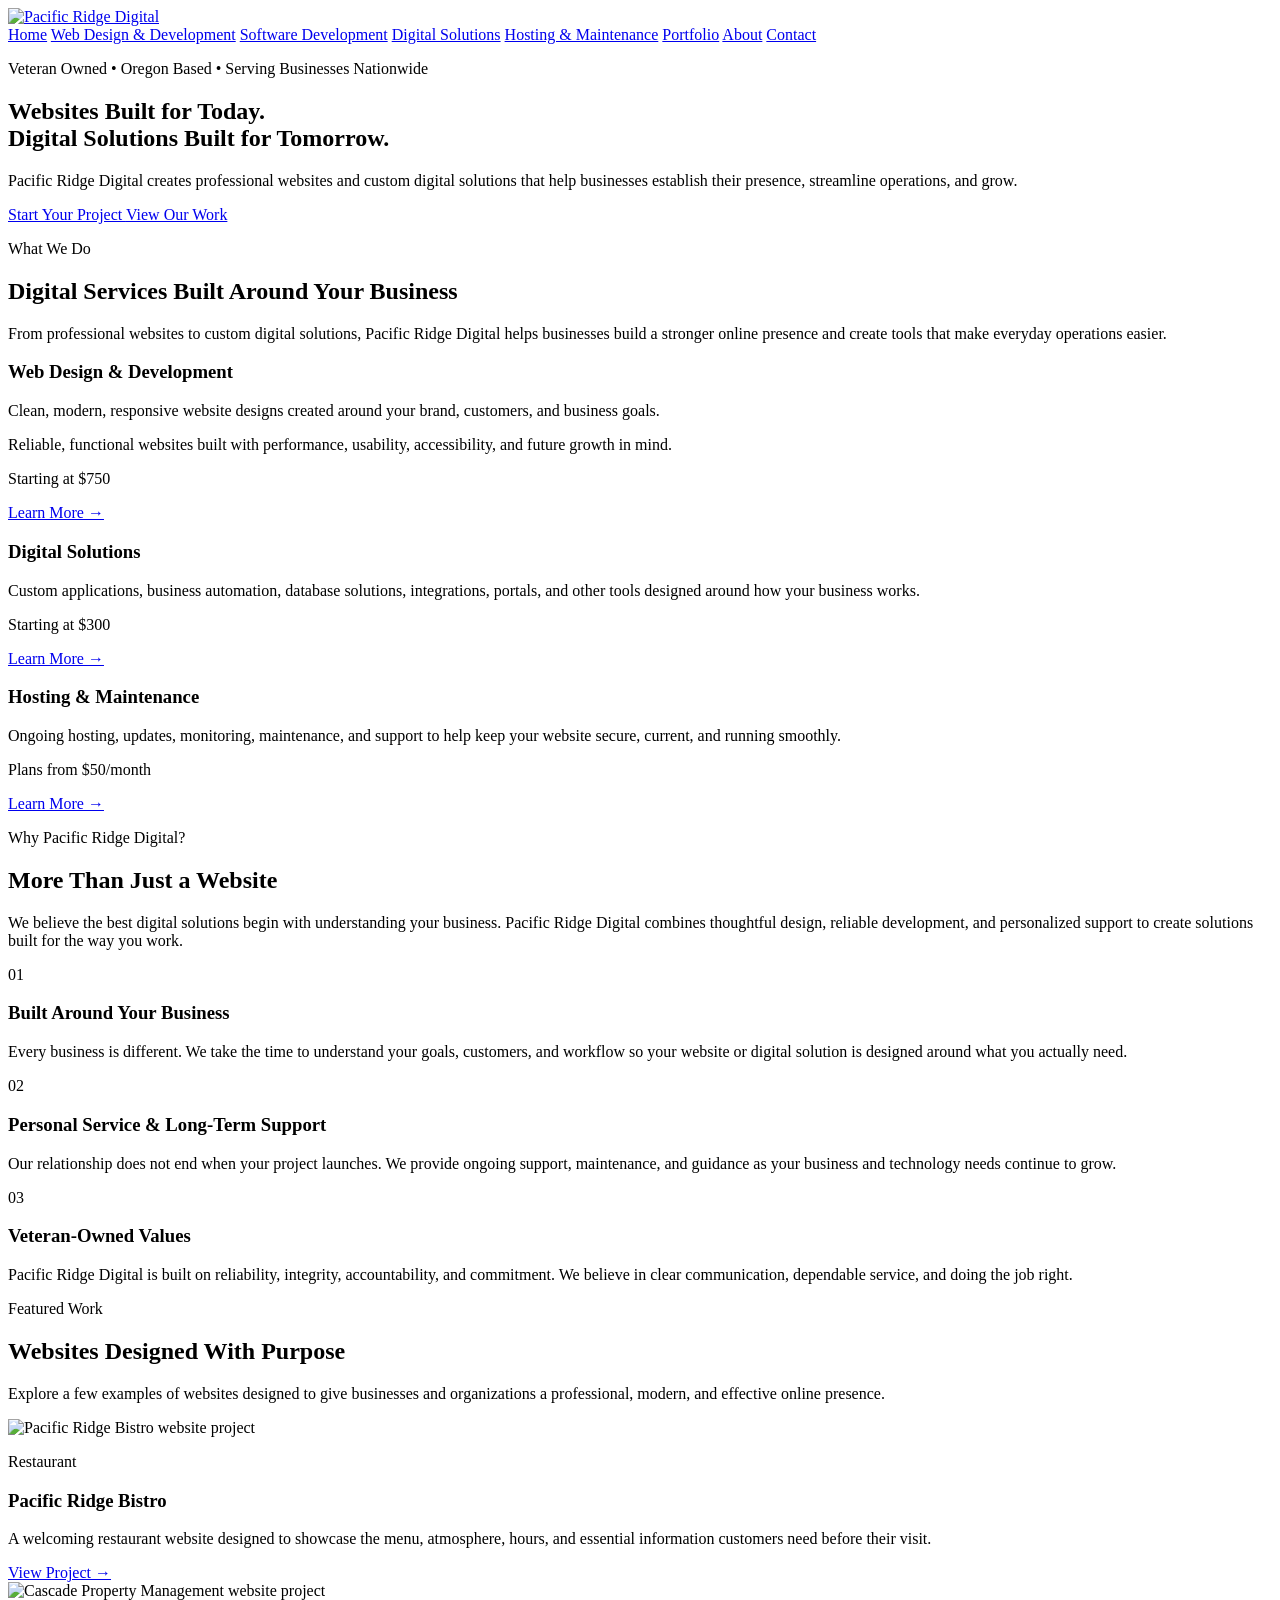
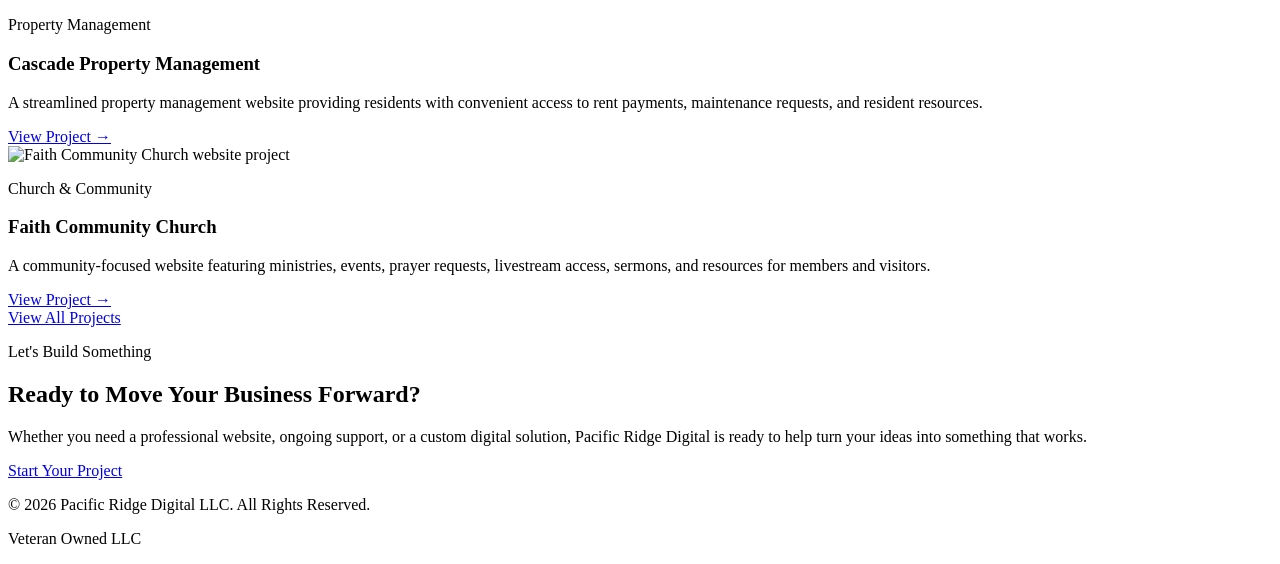
==== index.html @ 8bd95fc8 "Update index.html with new content and links" ====
<!DOCTYPE html>
<html lang="en">

<head>
    <meta charset="UTF-8">
    <meta name="viewport" content="width=device-width, initial-scale=1.0">
    <title>Pacific Ridge Digital | Web Design & Development</title>

    <link rel="icon" type="image/png" sizes="512x512" href="assets/images/favicon.png">

    <link rel="stylesheet" href="style.css">
</head>

<body>

    <!-- Header -->
    <header class="site-header">
        <div class="header-container">

            <a href="index.html" class="logo-link">
                <img src="assets/images/pacific-ridge-digital.png"
                     alt="Pacific Ridge Digital"
                     class="site-logo">
            </a>

            <nav class="main-nav">
                <a href="index.html">Home</a>
                <a href="pages/web-design-development.html">Web Design &amp; Development</a>
                <a href="pages/software-development.html">Software Development</a>
                <a href="pages/digital-solutions.html">Digital Solutions</a>
                <a href="pages/hosting-maintenance.html">Hosting & Maintenance</a>
                <a href="pages/portfolio.html">Portfolio</a>
                <a href="pages/about.html">About</a>
                <a href="pages/contact.html">Contact</a>
            </nav>

        </div>
    </header>


    <!-- Hero -->
    <main>

        <section class="hero">

            <div class="hero-content">

                <p class="hero-eyebrow">
                    Veteran Owned • Oregon Based • Serving Businesses Nationwide
                </p>

                <h1>
                    Websites Built for Today.<br>
                    Digital Solutions Built for Tomorrow.
                </h1>

                <p class="hero-description">
                    Pacific Ridge Digital creates professional websites and
                    custom digital solutions that help businesses establish
                    their presence, streamline operations, and grow.
                </p>

                <div class="hero-buttons">
                    <a href="pages/contact.html" class="btn btn-primary">
                        Start Your Project
                    </a>

                    <a href="pages/portfolio.html" class="btn btn-secondary">
                        View Our Work
                    </a>
                </div>

            </div>

        </section>
<section class="services-section">

    <div class="section-container">

        <div class="section-heading">
            <p class="section-eyebrow">What We Do</p>

            <h2>Digital Services Built Around Your Business</h2>

            <p>
                From professional websites to custom digital solutions,
                Pacific Ridge Digital helps businesses build a stronger
                online presence and create tools that make everyday
                operations easier.
            </p>
        </div>

        <div class="services-grid">

            <article class="service-card">
                <h3>Web Design &amp; Development</h3>

                <p>
                    Clean, modern, responsive website designs created
                    around your brand, customers, and business goals.
                </p>

                <p>
                    Reliable, functional websites built with performance,
                    usability, accessibility, and future growth in mind.
                </p>

                <p class="service-price">Starting at $750</p>

                <a href="pages/web-design-development.html" class="service-link">
                    Learn More →
                </a>
            </article>


            <article class="service-card">
                <h3>Digital Solutions</h3>

                <p>
                    Custom applications, business automation, database
                    solutions, integrations, portals, and other tools
                    designed around how your business works.
                </p>

                <p class="service-price">Starting at $300</p>

                <a href="pages/digital-solutions.html" class="service-link">
                    Learn More →
                </a>
            </article>


            <article class="service-card">
                <h3>Hosting & Maintenance</h3>

                <p>
                    Ongoing hosting, updates, monitoring, maintenance,
                    and support to help keep your website secure,
                    current, and running smoothly.
                </p>

                <p class="service-price">Plans from $50/month</p>

                <a href="pages/hosting-maintenance.html" class="service-link">
                    Learn More →
                </a>
            </article>

        </div>

    </div>

</section>
<!-- Why Pacific Ridge Digital -->
<section class="why-section">

    <div class="section-container">

        <div class="section-heading">
            <p class="section-eyebrow">Why Pacific Ridge Digital?</p>

            <h2>More Than Just a Website</h2>

            <p>
                We believe the best digital solutions begin with understanding
                your business. Pacific Ridge Digital combines thoughtful design,
                reliable development, and personalized support to create
                solutions built for the way you work.
            </p>
        </div>

        <div class="why-grid">

            <article class="why-card">
                <div class="why-number">01</div>

                <h3>Built Around Your Business</h3>

                <p>
                    Every business is different. We take the time to understand
                    your goals, customers, and workflow so your website or
                    digital solution is designed around what you actually need.
                </p>
            </article>

            <article class="why-card">
                <div class="why-number">02</div>

                <h3>Personal Service & Long-Term Support</h3>

                <p>
                    Our relationship does not end when your project launches.
                    We provide ongoing support, maintenance, and guidance as
                    your business and technology needs continue to grow.
                </p>
            </article>

            <article class="why-card">
                <div class="why-number">03</div>

                <h3>Veteran-Owned Values</h3>

                <p>
                    Pacific Ridge Digital is built on reliability, integrity,
                    accountability, and commitment. We believe in clear
                    communication, dependable service, and doing the job right.
                </p>
            </article>

        </div>

    </div>

</section>
<!-- Featured Work -->
<section class="portfolio-section" id="portfolio">

    <div class="section-container">

        <div class="section-heading">
            <p class="section-eyebrow">Featured Work</p>

            <h2>Websites Designed With Purpose</h2>

            <p>
                Explore a few examples of websites designed to give businesses
                and organizations a professional, modern, and effective
                online presence.
            </p>
        </div>

        <div class="portfolio-grid">

            <article class="portfolio-card">

                <div class="portfolio-image">
                    <img src="assets/images/restaurant.jpg"
                         alt="Pacific Ridge Bistro website project">
                </div>

                <div class="portfolio-content">
                    <p class="portfolio-type">Restaurant</p>

                    <h3>Pacific Ridge Bistro</h3>

                    <p>
                        A welcoming restaurant website designed to showcase
                        the menu, atmosphere, hours, and essential information
                        customers need before their visit.
                    </p>

                    <a href="projects/restaurant/index.html" class="portfolio-link">
    View Project →
</a>
                </div>

            </article>


            <article class="portfolio-card">

                <div class="portfolio-image">
                    <img src="assets/images/property.jpg"
                         alt="Cascade Property Management website project">
                </div>

                <div class="portfolio-content">
                    <p class="portfolio-type">Property Management</p>

                    <h3>Cascade Property Management</h3>

                    <p>
                        A streamlined property management website providing
                        residents with convenient access to rent payments,
                        maintenance requests, and resident resources.
                    </p>

                    <a href="projects/property-management/index.html" class="portfolio-link">
    View Project →
</a>
                </div>

            </article>


            <article class="portfolio-card">

                <div class="portfolio-image">
                    <img src="assets/images/church.jpg"
                         alt="Faith Community Church website project">
                </div>

                <div class="portfolio-content">
                    <p class="portfolio-type">Church & Community</p>

                    <h3>Faith Community Church</h3>

                    <p>
                        A community-focused website featuring ministries,
                        events, prayer requests, livestream access, sermons,
                        and resources for members and visitors.
                    </p>

                    <a href="projects/Church/index.html" class="portfolio-link">
    View Project →
</a>
                </div>

            </article>

        </div>

 
        </div>

    </div>
        </div>

    </div>

    <div class="portfolio-button">
        <a href="pages/portfolio.html" class="btn-primary">
            View All Projects
        </a>
    </div>

</section>

<!-- Final Call to Action -->
</section>
<!-- Final Call to Action -->
<section class="final-cta">

    <div class="cta-container">

        <p class="section-eyebrow">Let's Build Something</p>

        <h2>Ready to Move Your Business Forward?</h2>

        <p>
            Whether you need a professional website, ongoing support,
            or a custom digital solution, Pacific Ridge Digital is ready
            to help turn your ideas into something that works.
        </p>

        <a href="pages/contact.html" class="cta-button">
            Start Your Project
        </a>
        <p class="contact-email">

    </div>

</section>
    </main>


    <!-- Footer -->
    <footer class="site-footer">

        <p>
            &copy; 2026 Pacific Ridge Digital LLC. All Rights Reserved.
        </p>

        <p class="veteran-footer">
            Veteran Owned LLC
        </p>

    </footer>


    <script src="script.js"></script>

</body>

</html>
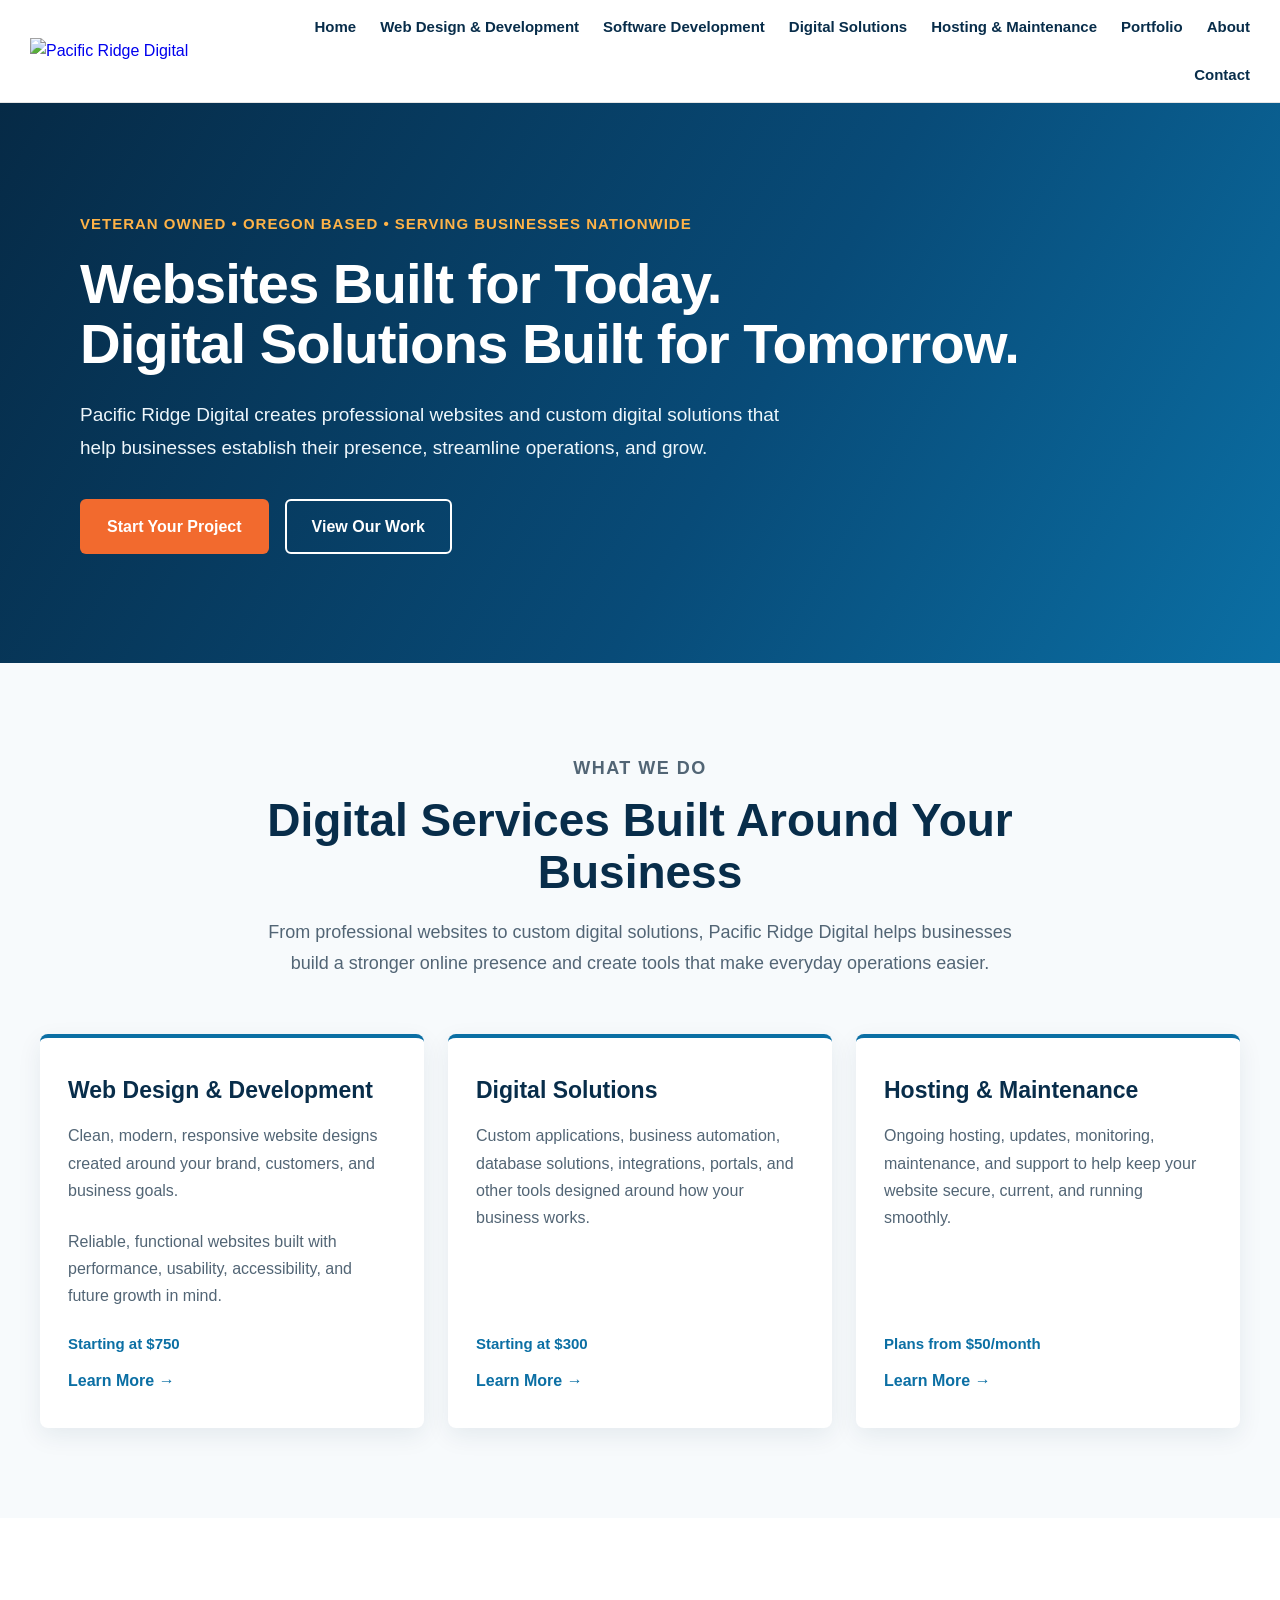
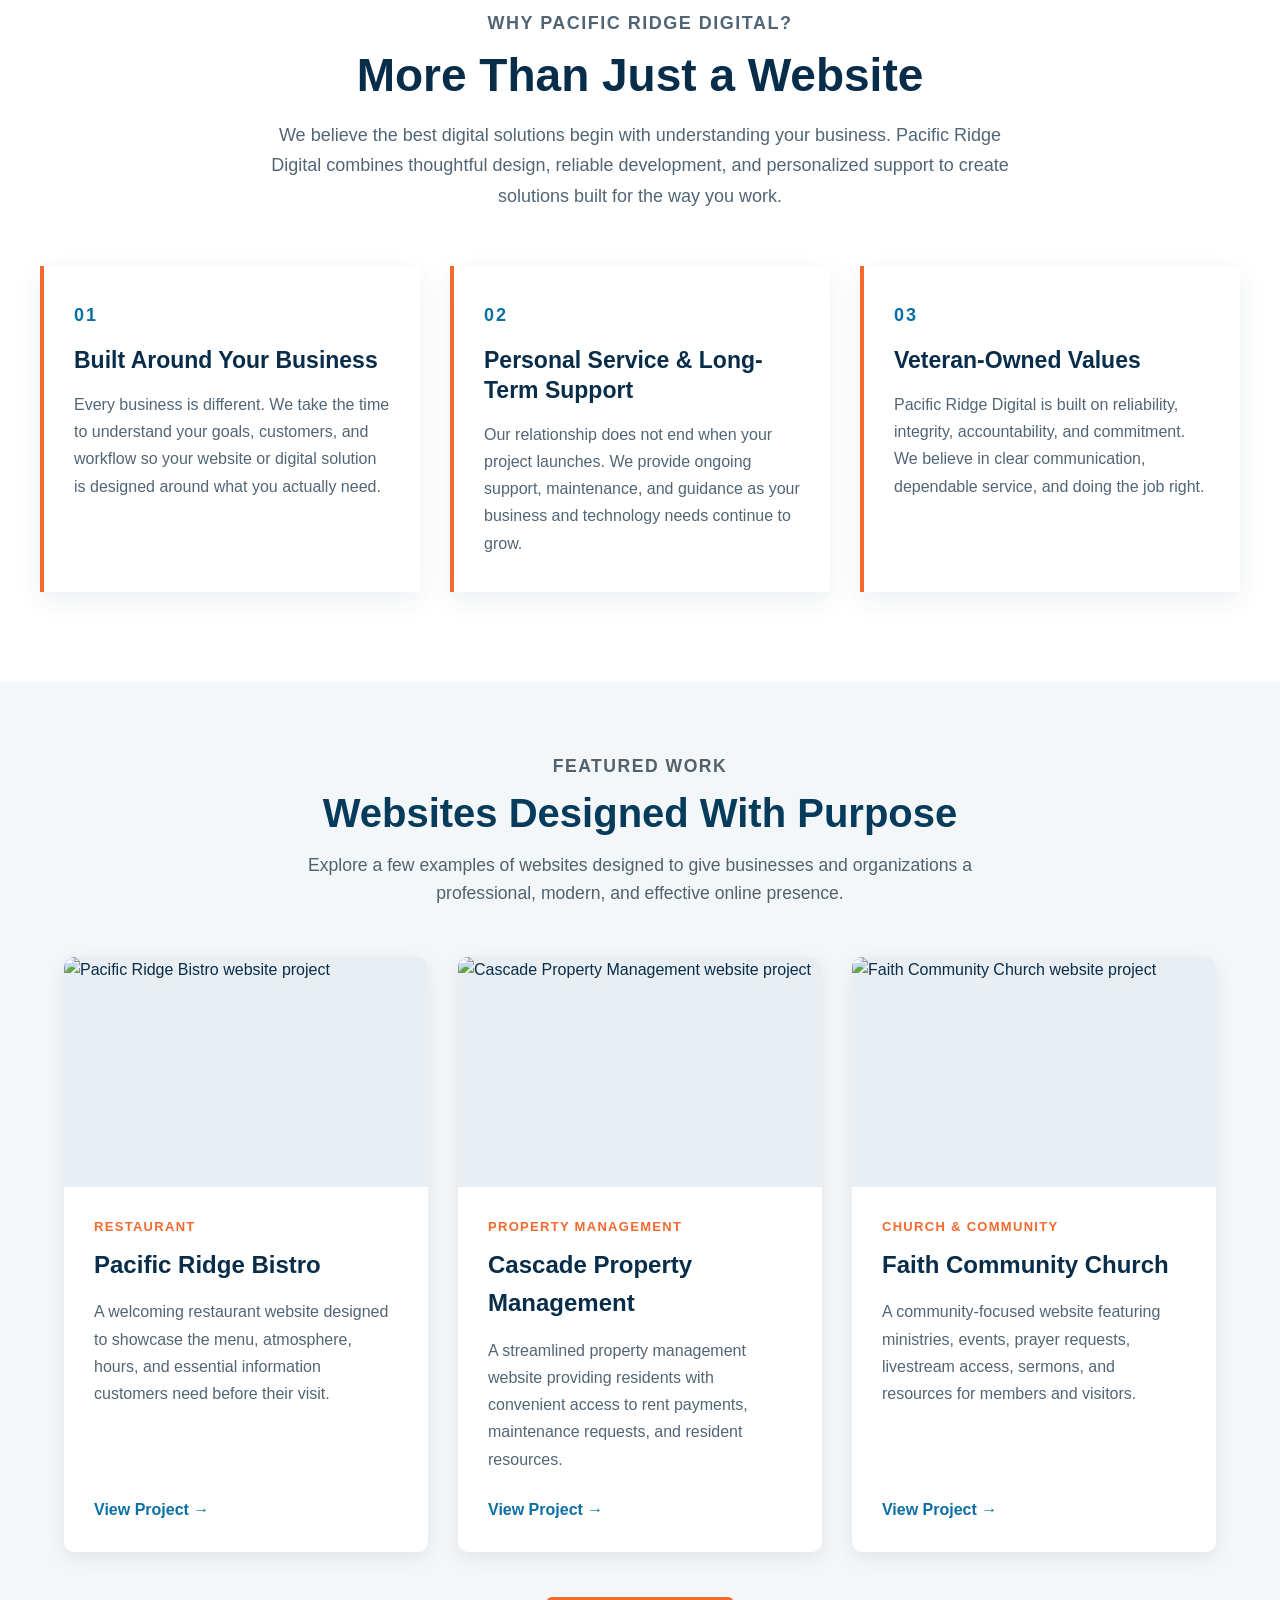
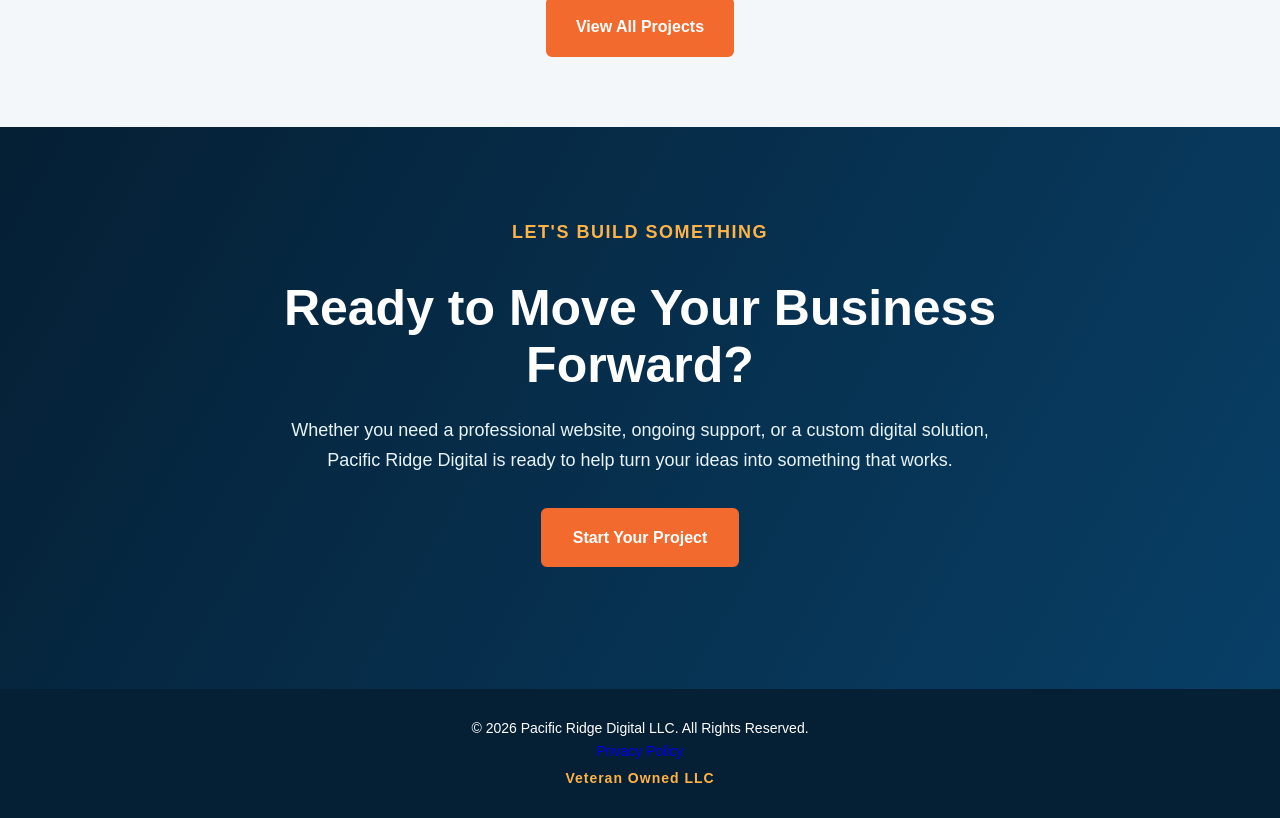
==== commit b2800197: "Fix HTML structure and formatting issues" ====
--- a/index.html
+++ b/index.html
@@ -358,8 +358,10 @@
     <footer class="site-footer">
 
         <p>
-            &copy; 2026 Pacific Ridge Digital LLC. All Rights Reserved.
-        </p>
+    &copy; 2026 Pacific Ridge Digital LLC. All Rights Reserved.
+    <br>
+    <a href="pages/privacy-policy.html">Privacy Policy</a>
+</p>
 
         <p class="veteran-footer">
             Veteran Owned LLC
--- a/style.css
+++ b/style.css
@@ -0,0 +1,1719 @@
+/* ========================================
+   Pacific Ridge Digital
+   Main Stylesheet
+   ======================================== */
+
+
+/* ---------- Global Reset ---------- */
+
+* {
+    margin: 0;
+    padding: 0;
+    box-sizing: border-box;
+}
+
+html {
+    scroll-behavior: smooth;
+}
+
+body {
+    font-family: Arial, Helvetica, sans-serif;
+    color: #082d4a;
+    background-color: #ffffff;
+    line-height: 1.6;
+}
+
+a {
+    text-decoration: none;
+}
+
+
+/* ---------- Header ---------- */
+
+.site-header {
+    background-color: #ffffff;
+    border-bottom: 1px solid #e5e5e5;
+}
+
+.header-container {
+    max-width: 1400px;
+    margin: 0 auto;
+    padding: 15px 30px;
+
+    display: flex;
+    align-items: center;
+    justify-content: space-between;
+    gap: 30px;
+}
+
+
+/* ---------- Logo ---------- */
+
+.logo-link {
+    display: flex;
+    align-items: center;
+    flex-shrink: 0;
+}
+
+.site-logo {
+    width: 230px;
+    height: auto;
+    display: block;
+}
+
+
+/* ---------- Navigation ---------- */
+
+.main-nav {
+    display: flex;
+    align-items: center;
+    justify-content: flex-end;
+    gap: 24px;
+    flex-wrap: wrap;
+}
+
+.main-nav a {
+    color: #082d4a;
+    font-size: 15px;
+    font-weight: 600;
+    transition: color 0.2s ease;
+}
+
+.main-nav a:hover {
+    color: #f26a2e;
+}
+
+
+/* ---------- Hero ---------- */
+
+.hero {
+    min-height: 560px;
+
+    display: flex;
+    align-items: center;
+
+    background:
+        linear-gradient(
+            120deg,
+            #062a46 0%,
+            #084b78 58%,
+            #0b6fa4 100%
+        );
+}
+
+.hero-content {
+    width: 100%;
+    max-width: 1200px;
+
+    margin: 0 auto;
+    padding: 80px 40px;
+
+    color: #ffffff;
+}
+
+.hero-eyebrow {
+    margin-bottom: 18px;
+
+    color: #ffb347;
+    font-size: 15px;
+    font-weight: 700;
+    letter-spacing: 1px;
+    text-transform: uppercase;
+}
+
+.hero h1 {
+    max-width: 1000px;
+    margin-bottom: 24px;
+
+    font-size: clamp(40px, 4.4vw, 58px);
+    line-height: 1.08;
+    letter-spacing: -1px;
+}
+
+.hero-description {
+    max-width: 720px;
+    margin-bottom: 35px;
+
+    font-size: 19px;
+    line-height: 1.7;
+    color: #eef7fc;
+}
+
+
+/* ---------- Buttons ---------- */
+
+.hero-buttons {
+    display: flex;
+    gap: 16px;
+    flex-wrap: wrap;
+}
+
+.btn {
+    display: inline-block;
+    padding: 13px 25px;
+
+    border: 2px solid transparent;
+    border-radius: 6px;
+
+    font-weight: 700;
+    transition:
+        background-color 0.2s ease,
+        color 0.2s ease,
+        border-color 0.2s ease;
+}
+
+.btn-primary {
+    background-color: #f26a2e;
+    color: #ffffff;
+}
+
+.btn-primary:hover {
+    background-color: #d9551f;
+}
+
+.btn-secondary {
+    border-color: #ffffff;
+    color: #ffffff;
+}
+
+.btn-secondary:hover {
+    background-color: #ffffff;
+    color: #082d4a;
+}
+
+/* ---------- Responsive ---------- */
+
+@media (max-width: 1000px) {
+
+    .header-container {
+        flex-direction: column;
+        justify-content: center;
+    }
+
+    .main-nav {
+        justify-content: center;
+    }
+
+}
+
+
+@media (max-width: 700px) {
+
+    .site-logo {
+        width: 190px;
+    }
+
+    .main-nav {
+        gap: 12px 18px;
+    }
+
+    .main-nav a {
+        font-size: 14px;
+    }
+
+    .hero {
+        min-height: 500px;
+    }
+
+    .hero-content {
+        padding: 60px 25px;
+        text-align: center;
+    }
+
+    .hero-description {
+        margin-left: auto;
+        margin-right: auto;
+    }
+
+.hero-buttons {
+    justify-content: center;
+}
+
+}   /* <-- closes @media (max-width: 700px) */
+
+
+/* ---------- Services ---------- */
+
+.services-section {
+    padding: 90px 30px;
+    background-color: #f7fafc;
+}
+
+.section-container {
+    max-width: 1200px;
+    margin: 0 auto;
+}
+
+.section-heading {
+    max-width: 760px;
+    margin: 0 auto 55px;
+    text-align: center;
+}
+
+.section-eyebrow {
+    margin-bottom: 10px;
+
+    color: #f26a2e;
+    font-size: 14px;
+    font-weight: 700;
+    letter-spacing: 1.5px;
+    text-transform: uppercase;
+}
+
+.section-heading h2 {
+    margin-bottom: 18px;
+
+    color: #082d4a;
+    font-size: clamp(32px, 4vw, 46px);
+    line-height: 1.15;
+}
+
+.section-heading p {
+    color: #526575;
+    font-size: 18px;
+    line-height: 1.7;
+}
+
+
+/* ---------- Service Cards ---------- */
+
+.services-grid {
+    display: grid;
+    grid-template-columns: repeat(3, 1fr);
+    gap: 24px;
+}
+
+.service-card {
+    position: relative;
+
+    display: flex;
+    flex-direction: column;
+    height: 100%;
+
+    padding: 34px 28px;
+
+    background-color: #ffffff;
+    border-top: 4px solid #0b6fa4;
+    border-radius: 8px;
+
+    box-shadow: 0 8px 24px rgba(8, 45, 74, 0.08);
+
+    transition:
+        transform 0.2s ease,
+        box-shadow 0.2s ease,
+        border-color 0.2s ease;
+}
+
+.service-card:hover {
+    transform: translateY(-5px);
+
+    border-top-color: #f26a2e;
+
+    box-shadow: 0 14px 30px rgba(8, 45, 74, 0.14);
+}
+
+.service-card h3 {
+    margin-bottom: 14px;
+
+    color: #082d4a;
+    font-size: 23px;
+}
+
+.service-card p {
+    margin-bottom: 24px;
+
+    color: #526575;
+    font-size: 16px;
+    line-height: 1.7;
+}
+
+.service-card .service-price {
+    margin-top: auto;
+    margin-bottom: 14px;
+
+    color: #0b6fa4;
+    font-size: 15px;
+    font-weight: 700;
+    line-height: 1.4;
+}
+
+.service-link {
+    color: #0b6fa4;
+    font-weight: 700;
+}
+
+.service-link:hover {
+    color: #f26a2e;
+}
+
+
+/* ---------- Services Responsive ---------- */
+
+@media (max-width: 1000px) {
+
+    .services-grid {
+        grid-template-columns: repeat(2, 1fr);
+    }
+
+}
+
+@media (max-width: 650px) {
+
+    .services-section {
+        padding: 70px 20px;
+    }
+
+    .services-grid {
+        grid-template-columns: 1fr;
+    }
+
+}
+/* ---------- Why Pacific Ridge ---------- */
+
+.why-section {
+    padding: 90px 30px;
+    background-color: #ffffff;
+}
+
+.why-grid {
+    display: grid;
+    grid-template-columns: repeat(3, 1fr);
+    gap: 30px;
+}
+
+.why-card {
+    padding: 35px 30px;
+
+    border-left: 4px solid #f26a2e;
+    background-color: #ffffff;
+
+    box-shadow: 0 8px 24px rgba(8, 45, 74, 0.08);
+}
+
+.why-number {
+    margin-bottom: 16px;
+
+    color: #0b6fa4;
+    font-size: 18px;
+    font-weight: 700;
+    letter-spacing: 2px;
+}
+
+.why-card h3 {
+    margin-bottom: 15px;
+
+    color: #082d4a;
+    font-size: 23px;
+    line-height: 1.3;
+}
+
+.why-card p {
+    color: #526575;
+    font-size: 16px;
+    line-height: 1.7;
+}
+
+
+/* ---------- Why Pacific Ridge Responsive ---------- */
+
+@media (max-width: 900px) {
+
+    .why-grid {
+        grid-template-columns: 1fr;
+    }
+
+}
+
+@media (max-width: 650px) {
+
+    .why-section {
+        padding: 70px 20px;
+    }
+
+}
+
+/* ---------- Featured Work ---------- */
+
+.portfolio-section {
+    padding: 90px 30px;
+    background-color: #f7fafc;
+}
+
+.portfolio-grid {
+    display: grid;
+    grid-template-columns: repeat(3, 1fr);
+    gap: 30px;
+}
+
+.portfolio-card {
+    display: flex;
+    flex-direction: column;
+
+    overflow: hidden;
+
+    background-color: #ffffff;
+    border-radius: 8px;
+
+    box-shadow: 0 8px 24px rgba(8, 45, 74, 0.08);
+
+    transition:
+        transform 0.2s ease,
+        box-shadow 0.2s ease;
+}
+
+.portfolio-card:hover {
+    transform: translateY(-5px);
+
+    box-shadow: 0 14px 30px rgba(8, 45, 74, 0.14);
+}
+
+
+/* ---------- Portfolio Images ---------- */
+
+.portfolio-image {
+    width: 100%;
+    height: 230px;
+
+    overflow: hidden;
+    background-color: #e9eef2;
+}
+
+.portfolio-image img {
+    width: 100%;
+    height: 100%;
+
+    display: block;
+    object-fit: cover;
+
+    transition: transform 0.3s ease;
+}
+
+.portfolio-card:hover .portfolio-image img {
+    transform: scale(1.04);
+}
+
+
+/* ---------- Portfolio Content ---------- */
+
+.portfolio-content {
+    display: flex;
+    flex-direction: column;
+    flex-grow: 1;
+
+    padding: 30px;
+}
+
+.portfolio-type {
+    margin-bottom: 8px;
+
+    color: #f26a2e;
+    font-size: 13px;
+    font-weight: 700;
+    letter-spacing: 1.3px;
+    text-transform: uppercase;
+}
+
+.portfolio-content h3 {
+    margin-bottom: 14px;
+
+    color: #082d4a;
+    font-size: 24px;
+}
+
+.portfolio-content > p:not(.portfolio-type) {
+    margin-bottom: 24px;
+
+    color: #526575;
+    font-size: 16px;
+    line-height: 1.7;
+}
+
+.portfolio-link {
+    margin-top: auto;
+
+    color: #0b6fa4;
+    font-weight: 700;
+}
+
+.portfolio-link:hover {
+    color: #f26a2e;
+}
+
+/* ---------- Portfolio Button ---------- */
+
+.portfolio-button {
+    margin-top: 45px;
+    text-align: center;
+}
+
+.portfolio-button a {
+    display: inline-block;
+
+    padding: 15px 28px;
+
+    background-color: #f26a2e;
+    color: #ffffff;
+
+    border: 2px solid #f26a2e;
+    border-radius: 6px;
+
+    font-size: 16px;
+    font-weight: 700;
+    text-decoration: none;
+
+    transition:
+        background-color 0.2s ease,
+        border-color 0.2s ease,
+        transform 0.2s ease;
+}
+
+.portfolio-button a:hover {
+    background-color: #082d4a;
+    border-color: #082d4a;
+
+    transform: translateY(-2px);
+}
+
+
+/* ---------- Portfolio Responsive ---------- */
+
+@media (max-width: 900px) {
+
+    .portfolio-grid {
+        grid-template-columns: 1fr;
+    }
+
+    .portfolio-image {
+        height: 300px;
+    }
+
+}
+
+@media (max-width: 650px) {
+
+    .portfolio-section {
+        padding: 70px 20px;
+    }
+
+    .portfolio-image {
+        height: 220px;
+    }
+
+}
+/* ---------- Final CTA ---------- */
+
+.final-cta {
+    padding: 90px 30px;
+
+    background:
+        linear-gradient(
+            120deg,
+            #051f34 0%,
+            #083f66 100%
+        );
+
+    text-align: center;
+}
+
+.cta-container {
+    max-width: 800px;
+    margin: 0 auto;
+}
+
+.final-cta .section-eyebrow {
+    color: #ffb347;
+}
+
+.final-cta h2 {
+    margin-bottom: 20px;
+
+    color: #ffffff;
+    font-size: clamp(34px, 4vw, 50px);
+    line-height: 1.15;
+}
+
+.final-cta p {
+    margin: 0 auto 32px;
+
+    max-width: 700px;
+
+    color: #e9f4fa;
+    font-size: 18px;
+    line-height: 1.7;
+}
+
+.cta-button {
+    display: inline-block;
+
+    padding: 15px 30px;
+
+    background-color: #f26a2e;
+    color: #ffffff;
+
+    border: 2px solid #f26a2e;
+    border-radius: 6px;
+
+    font-size: 16px;
+    font-weight: 700;
+
+    transition:
+        background-color 0.2s ease,
+        border-color 0.2s ease,
+        transform 0.2s ease;
+}
+
+.cta-button:hover {
+    background-color: #ffffff;
+    border-color: #ffffff;
+    color: #082d4a;
+
+    transform: translateY(-2px);
+}
+
+
+/* ---------- Final CTA Responsive ---------- */
+
+@media (max-width: 650px) {
+
+    .final-cta {
+        padding: 70px 20px;
+    }
+
+}
+/* ---------- Interior Page Hero ---------- */
+
+.page-hero {
+    padding: 90px 30px;
+
+    background:
+        linear-gradient(
+            120deg,
+            #062a46 0%,
+            #084b78 58%,
+            #0b6fa4 100%
+        );
+
+    color: #ffffff;
+}
+
+.page-hero-content {
+    max-width: 1100px;
+    margin: 0 auto;
+    text-align: center;
+}
+
+.page-hero h1 {
+    max-width: 900px;
+    margin: 0 auto 22px;
+
+    font-size: clamp(42px, 5vw, 62px);
+    line-height: 1.08;
+}
+
+.page-hero-content > p:last-child {
+    max-width: 760px;
+    margin: 0 auto;
+
+    color: #eef7fc;
+    font-size: 19px;
+    line-height: 1.7;
+}
+
+
+/* ---------- General Content Section ---------- */
+
+.content-section {
+    padding: 90px 30px;
+    background-color: #ffffff;
+}
+
+
+/* ---------- Feature Cards ---------- */
+
+.feature-grid {
+    display: grid;
+    grid-template-columns: repeat(3, 1fr);
+    gap: 26px;
+}
+
+.feature-card {
+    padding: 32px 28px;
+
+    background-color: #f7fafc;
+    border-top: 4px solid #0b6fa4;
+    border-radius: 8px;
+
+    box-shadow: 0 8px 24px rgba(8, 45, 74, 0.06);
+}
+
+.feature-card h3 {
+    margin-bottom: 13px;
+
+    color: #082d4a;
+    font-size: 22px;
+}
+
+.feature-card p {
+    color: #526575;
+    line-height: 1.7;
+}
+
+
+/* ---------- Design Process ---------- */
+
+.design-process {
+    padding: 90px 30px;
+    background-color: #f7fafc;
+}
+
+.process-grid {
+    display: grid;
+    grid-template-columns: repeat(4, 1fr);
+    gap: 24px;
+}
+
+.process-step {
+    padding: 30px 25px;
+
+    background-color: #ffffff;
+    border-left: 4px solid #f26a2e;
+
+    box-shadow: 0 8px 24px rgba(8, 45, 74, 0.06);
+}
+
+.process-step span {
+    display: block;
+    margin-bottom: 15px;
+
+    color: #0b6fa4;
+    font-size: 18px;
+    font-weight: 700;
+    letter-spacing: 2px;
+}
+
+.process-step h3 {
+    margin-bottom: 12px;
+
+    color: #082d4a;
+    font-size: 22px;
+}
+
+.process-step p {
+    color: #526575;
+    line-height: 1.7;
+}
+
+
+/* ---------- Interior Page Responsive ---------- */
+
+@media (max-width: 1000px) {
+
+    .feature-grid {
+        grid-template-columns: repeat(2, 1fr);
+    }
+
+    .process-grid {
+        grid-template-columns: repeat(2, 1fr);
+    }
+
+}
+
+@media (max-width: 650px) {
+
+    .page-hero,
+    .content-section,
+    .design-process {
+        padding: 70px 20px;
+    }
+
+    .feature-grid,
+    .process-grid {
+        grid-template-columns: 1fr;
+    }
+
+}
+
+
+/* ---------- Website Pricing ---------- */
+
+.website-pricing {
+    padding: 90px 30px;
+    background-color: #f7fafc;
+}
+
+.website-pricing-grid {
+    display: grid;
+    grid-template-columns: repeat(3, 1fr);
+    gap: 28px;
+    align-items: stretch;
+}
+
+.software-pricing-grid {
+    grid-template-columns: repeat(2, minmax(0, 345px));
+    justify-content: center;
+}
+
+.website-pricing-card {
+    display: flex;
+    flex-direction: column;
+    padding: 38px 32px;
+
+    background-color: #ffffff;
+    border-top: 4px solid #0b6fa4;
+    border-radius: 8px;
+
+    box-shadow: 0 10px 25px rgba(8, 45, 74, 0.08);
+}
+
+.website-pricing-card h3 {
+    margin-bottom: 16px;
+
+    color: #082d4a;
+    font-size: 24px;
+}
+
+.website-plan-price {
+    margin-bottom: 26px;
+}
+
+.website-plan-price span,
+.website-plan-price strong {
+    display: block;
+}
+
+.website-plan-price span {
+    color: #526575;
+    font-size: 15px;
+    font-weight: 700;
+    text-transform: uppercase;
+    letter-spacing: 0.5px;
+}
+
+.website-plan-price strong {
+    color: #082d4a;
+    font-size: 42px;
+    line-height: 1.2;
+}
+
+.website-pricing-card ul {
+    flex-grow: 1;
+    margin: 0 0 30px;
+    padding: 0;
+    list-style: none;
+}
+
+.website-pricing-card li {
+    position: relative;
+    padding: 10px 0 10px 26px;
+
+    color: #344f65;
+    line-height: 1.5;
+    border-bottom: 1px solid #e7edf1;
+}
+
+.website-pricing-card li:last-child {
+    border-bottom: none;
+}
+
+.website-pricing-card li::before {
+    content: "✓";
+    position: absolute;
+    left: 0;
+
+    color: #0b6fa4;
+    font-weight: 700;
+}
+
+.website-pricing-card .cta-button {
+    align-self: flex-start;
+}
+
+.featured-website-plan {
+    border-top-color: #f26a2e;
+    transform: translateY(-12px);
+}
+
+.website-popular-badge {
+    align-self: flex-start;
+    margin-bottom: 18px;
+    padding: 7px 14px;
+
+    background-color: #f26a2e;
+    color: #ffffff;
+    border-radius: 20px;
+
+    font-size: 13px;
+    font-weight: 700;
+    text-transform: uppercase;
+    letter-spacing: 1px;
+}
+.pricing-note {
+    text-align: center;
+    margin: 24px auto 0;
+    max-width: 900px;
+    padding: 0 20px;
+    color: #4b5563;
+    font-size: 1.1rem;
+    line-height: 1.6;
+}
+
+@media (max-width: 900px) {
+
+    .website-pricing-grid {
+        grid-template-columns: 1fr;
+    }
+
+    .featured-website-plan {
+        transform: none;
+    }
+
+}
+
+@media (max-width: 650px) {
+
+    .website-pricing {
+        padding: 70px 20px;
+    }
+
+    .website-pricing-card {
+        padding: 32px 26px;
+    }
+
+}
+
+
+/* ---------- Digital Solutions Pricing ---------- */
+
+.digital-solutions-pricing {
+    padding: 90px 30px;
+    background-color: #f7fafc;
+}
+
+.digital-pricing-grid {
+    display: grid;
+    grid-template-columns: repeat(3, 1fr);
+    gap: 28px;
+    align-items: stretch;
+}
+
+.digital-pricing-card {
+    display: flex;
+    flex-direction: column;
+    padding: 36px 30px;
+
+    background-color: #ffffff;
+    border-top: 4px solid #0b6fa4;
+    border-radius: 8px;
+
+    box-shadow: 0 10px 25px rgba(8, 45, 74, 0.08);
+}
+
+.digital-pricing-card h3 {
+    margin-bottom: 16px;
+
+    color: #082d4a;
+    font-size: 23px;
+    line-height: 1.3;
+}
+
+.digital-plan-price {
+    margin-bottom: 22px;
+}
+
+.digital-plan-price span,
+.digital-plan-price strong {
+    display: block;
+}
+
+.digital-plan-price span {
+    color: #526575;
+    font-size: 15px;
+    font-weight: 700;
+    text-transform: uppercase;
+    letter-spacing: 0.5px;
+}
+
+.digital-plan-price strong {
+    color: #082d4a;
+    font-size: 40px;
+    line-height: 1.2;
+}
+
+.digital-pricing-description {
+    flex-grow: 1;
+    margin-bottom: 28px;
+
+    color: #526575;
+    line-height: 1.7;
+}
+
+.digital-pricing-card .cta-button {
+    align-self: flex-start;
+}
+
+.digital-pricing-note {
+    max-width: 1000px;
+    margin: 42px auto 0;
+    padding: 24px 28px;
+
+    background-color: #ffffff;
+    color: #526575;
+    border-left: 4px solid #f26a2e;
+    border-radius: 6px;
+
+    line-height: 1.7;
+    box-shadow: 0 8px 24px rgba(8, 45, 74, 0.06);
+}
+
+@media (max-width: 1000px) {
+
+    .digital-pricing-grid {
+        grid-template-columns: repeat(2, 1fr);
+    }
+
+}
+
+@media (max-width: 650px) {
+
+    .digital-solutions-pricing {
+        padding: 70px 20px;
+    }
+
+    .digital-pricing-grid {
+        grid-template-columns: 1fr;
+    }
+
+    .digital-pricing-card {
+        padding: 32px 26px;
+    }
+
+    .digital-pricing-note {
+        padding: 22px;
+    }
+
+}
+/* ---------- Footer ---------- */
+
+.site-footer {
+    padding: 28px 20px;
+
+    background-color: #051f34;
+    color: #ffffff;
+
+    text-align: center;
+    font-size: 14px;
+}
+
+.veteran-footer {
+    margin-top: 5px;
+
+    color: #ffb347;
+    font-weight: 700;
+    letter-spacing: 1px;
+}
+/* Hosting & Maintenance */
+.hosting-maintenance-page .feature-grid {
+    grid-template-columns: repeat(4, 1fr);
+}
+
+/* Maintenance Pricing Plans */
+
+.hosting-maintenance-page .pricing-grid {
+    display: grid;
+    grid-template-columns: repeat(3, 1fr);
+    gap: 28px;
+    align-items: stretch;
+}
+
+.hosting-maintenance-page .pricing-card {
+    position: relative;
+
+    display: flex;
+    flex-direction: column;
+    padding: 38px 32px;
+
+    background-color: #ffffff;
+    border-top: 4px solid #0b6fa4;
+    border-radius: 8px;
+
+    box-shadow: 0 10px 25px rgba(8, 45, 74, 0.08);
+}
+
+.hosting-maintenance-page .pricing-card h3 {
+    margin: 0 0 18px;
+
+    color: #082d4a;
+    font-size: 24px;
+}
+
+.hosting-maintenance-page .plan-price {
+    margin-bottom: 28px;
+}
+
+.hosting-maintenance-page .price {
+    color: #082d4a;
+    font-size: 42px;
+    font-weight: 700;
+}
+
+.hosting-maintenance-page .price-period {
+    color: #526575;
+    font-size: 16px;
+}
+
+.hosting-maintenance-page .pricing-card ul {
+    flex-grow: 1;
+    margin: 0 0 30px;
+    padding: 0;
+    list-style: none;
+}
+
+.hosting-maintenance-page .pricing-card li {
+    position: relative;
+    padding: 10px 0 10px 26px;
+    color: #344f65;
+    line-height: 1.5;
+    border-bottom: 1px solid #e7edf1;
+}
+
+.hosting-maintenance-page .pricing-card li:last-child {
+    border-bottom: none;
+}
+
+.hosting-maintenance-page .pricing-card li::before {
+    content: "✓";
+    position: absolute;
+    left: 0;
+    color: #0b6fa4;
+    font-weight: 700;
+}
+
+.hosting-maintenance-page .pricing-card .cta-button {
+    align-self: flex-start;
+}
+
+/* Featured Standard Plan */
+
+.hosting-maintenance-page .featured-plan {
+    border-top-color: #f26a2e;
+    transform: translateY(-12px);
+}
+
+.hosting-maintenance-page .popular-badge {
+    align-self: flex-start;
+    display: inline-block;
+    background-color: #f26a2e;
+    color: #ffffff;
+    font-size: 13px;
+    font-weight: 700;
+    text-transform: uppercase;
+    letter-spacing: 1px;
+    padding: 7px 14px;
+    border-radius: 20px;
+    margin-bottom: 18px;
+}
+
+.hosting-maintenance-page .maintenance-pricing-note {
+    max-width: 1000px;
+    margin: 42px auto 0;
+    padding: 24px 28px;
+
+    background-color: #ffffff;
+    color: #526575;
+    border-left: 4px solid #f26a2e;
+    border-radius: 6px;
+
+    line-height: 1.7;
+    box-shadow: 0 8px 24px rgba(8, 45, 74, 0.06);
+}
+
+/* Responsive Pricing */
+
+@media (max-width: 900px) {
+    .hosting-maintenance-page .pricing-grid {
+        grid-template-columns: 1fr;
+    }
+
+    .hosting-maintenance-page .featured-plan {
+        transform: none;
+    }
+}
+
+@media (max-width: 650px) {
+    .hosting-maintenance-page .pricing-card {
+        padding: 32px 26px;
+    }
+
+    .hosting-maintenance-page .maintenance-pricing-note {
+        padding: 22px;
+    }
+}
+
+
+/* ---------- About Page ---------- */
+
+.about-intro-section,
+.about-process-section,
+.founder-section {
+    padding: 90px 30px;
+}
+
+.about-intro-section,
+.about-process-section {
+    background-color: #ffffff;
+}
+
+.about-service-grid {
+    display: grid;
+    grid-template-columns: repeat(3, 1fr);
+    gap: 26px;
+}
+
+.about-service-card {
+    padding: 32px 28px;
+
+    background-color: #f7fafc;
+    border-top: 4px solid #0b6fa4;
+    border-radius: 8px;
+
+    box-shadow: 0 8px 24px rgba(8, 45, 74, 0.06);
+}
+
+.about-service-card h3 {
+    margin-bottom: 13px;
+
+    color: #082d4a;
+    font-size: 22px;
+}
+
+.about-service-card p {
+    color: #526575;
+    line-height: 1.7;
+}
+
+.veteran-owned-section {
+    padding: 90px 30px;
+    background-color: #f7fafc;
+}
+
+.veteran-owned-layout {
+    display: grid;
+    grid-template-columns: minmax(0, 1.25fr) minmax(320px, 0.75fr);
+    gap: 70px;
+    align-items: center;
+}
+
+.veteran-owned-copy h2,
+.founder-card h2 {
+    margin-bottom: 20px;
+
+    color: #082d4a;
+    font-size: clamp(32px, 4vw, 46px);
+    line-height: 1.15;
+}
+
+.veteran-owned-copy > p:last-child,
+.founder-card > p:last-child {
+    color: #526575;
+    font-size: 18px;
+    line-height: 1.8;
+}
+
+.veteran-values {
+    display: grid;
+    gap: 12px;
+}
+
+.veteran-value {
+    padding: 17px 20px;
+
+    background-color: #ffffff;
+    color: #082d4a;
+    border-left: 4px solid #f26a2e;
+
+    font-weight: 700;
+    box-shadow: 0 6px 18px rgba(8, 45, 74, 0.06);
+}
+
+.founder-section {
+    background-color: #f7fafc;
+}
+
+.founder-card {
+    max-width: 900px;
+    margin: 0 auto;
+    padding: 46px 48px;
+
+    background-color: #ffffff;
+    border-top: 4px solid #0b6fa4;
+    border-radius: 8px;
+
+    box-shadow: 0 10px 28px rgba(8, 45, 74, 0.08);
+}
+
+@media (max-width: 1000px) {
+
+    .about-service-grid {
+        grid-template-columns: repeat(2, 1fr);
+    }
+
+    .veteran-owned-layout {
+        grid-template-columns: 1fr;
+        gap: 42px;
+    }
+
+}
+
+@media (max-width: 650px) {
+
+    .about-intro-section,
+    .veteran-owned-section,
+    .about-process-section,
+    .founder-section {
+        padding: 70px 20px;
+    }
+
+    .about-service-grid {
+        grid-template-columns: 1fr;
+    }
+
+    .founder-card {
+        padding: 34px 26px;
+    }
+
+}
+
+
+/* ---------- Contact Page ---------- */
+
+.contact-section,
+.contact-next-section {
+    padding: 90px 30px;
+}
+
+.contact-section {
+    background-color: #ffffff;
+}
+
+.contact-layout {
+    display: grid;
+    grid-template-columns: minmax(0, 2fr) minmax(280px, 0.8fr);
+    gap: 32px;
+    align-items: start;
+}
+
+.contact-form,
+.alternative-contact {
+    background-color: #f7fafc;
+    border-radius: 8px;
+    box-shadow: 0 10px 28px rgba(8, 45, 74, 0.08);
+}
+
+.contact-form {
+    padding: 40px;
+    border-top: 4px solid #0b6fa4;
+}
+
+.contact-form-grid {
+    display: grid;
+    grid-template-columns: repeat(2, minmax(0, 1fr));
+    gap: 24px;
+}
+
+.form-field {
+    display: flex;
+    flex-direction: column;
+}
+
+.form-field-full {
+    grid-column: 1 / -1;
+}
+
+.form-field label {
+    margin-bottom: 8px;
+
+    color: #082d4a;
+    font-size: 15px;
+    font-weight: 700;
+}
+
+.optional-label {
+    color: #6b7d8b;
+    font-size: 13px;
+    font-weight: 400;
+}
+
+.form-field input,
+.form-field select,
+.form-field textarea {
+    width: 100%;
+    padding: 13px 14px;
+
+    background-color: #ffffff;
+    color: #082d4a;
+    border: 1px solid #cbd7df;
+    border-radius: 6px;
+
+    font: inherit;
+    line-height: 1.4;
+
+    transition: border-color 0.2s ease, box-shadow 0.2s ease;
+}
+
+.form-field textarea {
+    min-height: 180px;
+    resize: vertical;
+}
+
+.form-field input:focus,
+.form-field select:focus,
+.form-field textarea:focus {
+    outline: none;
+    border-color: #0b6fa4;
+    box-shadow: 0 0 0 3px rgba(11, 111, 164, 0.15);
+}
+
+.form-privacy,
+.form-availability {
+    color: #526575;
+    font-size: 14px;
+    line-height: 1.6;
+}
+
+.form-privacy {
+    margin-top: 26px;
+}
+
+.form-availability {
+    margin: 12px 0 20px;
+    padding: 14px 16px;
+
+    background-color: #ffffff;
+    border-left: 4px solid #f26a2e;
+}
+
+.contact-submit-button {
+    display: inline-block;
+    padding: 15px 30px;
+
+    background-color: #f26a2e;
+    color: #ffffff;
+    border: 2px solid #f26a2e;
+    border-radius: 6px;
+
+    font-size: 16px;
+    font-weight: 700;
+}
+
+.contact-submit-button:disabled {
+    opacity: 0.72;
+    cursor: not-allowed;
+}
+
+.alternative-contact {
+    padding: 34px 30px;
+    border-top: 4px solid #f26a2e;
+}
+
+.alternative-contact h2 {
+    margin-bottom: 15px;
+
+    color: #082d4a;
+    font-size: 27px;
+    line-height: 1.2;
+}
+
+.alternative-contact > p:not(.section-eyebrow) {
+    margin-bottom: 24px;
+
+    color: #526575;
+    line-height: 1.7;
+}
+
+.email-placeholder {
+    padding: 18px;
+
+    background-color: #ffffff;
+    color: #526575;
+    border: 1px dashed #0b6fa4;
+    border-radius: 6px;
+
+    font-size: 14px;
+    font-weight: 700;
+    line-height: 1.5;
+}
+
+.contact-next-section {
+    background-color: #f7fafc;
+}
+
+.contact-steps-grid {
+    display: grid;
+    grid-template-columns: repeat(3, 1fr);
+    gap: 24px;
+}
+
+@media (max-width: 1000px) {
+
+    .contact-layout {
+        grid-template-columns: 1fr;
+    }
+
+    .contact-steps-grid {
+        grid-template-columns: repeat(2, 1fr);
+    }
+
+}
+
+@media (max-width: 650px) {
+
+    .contact-section,
+    .contact-next-section {
+        padding: 70px 20px;
+    }
+
+    .contact-form {
+        padding: 32px 24px;
+    }
+
+    .contact-form-grid,
+    .contact-steps-grid {
+        grid-template-columns: 1fr;
+    }
+
+    .form-field-full {
+        grid-column: auto;
+    }
+
+    .alternative-contact {
+        padding: 30px 24px;
+    }
+
+    .contact-submit-button {
+        width: 100%;
+    }
+
+}
+/* =========================
+   Portfolio Page
+   ========================= */
+
+.portfolio-section {
+    padding: 70px 5%;
+    background: #f4f7f9;
+}
+
+.portfolio-section .section-heading {
+    text-align: center;
+    max-width: 750px;
+    margin: 0 auto 50px;
+}
+
+.portfolio-section .section-heading h2 {
+    font-size: 2.5rem;
+    color: #073b5c;
+    margin-bottom: 15px;
+}
+
+.portfolio-section .section-heading p {
+    font-size: 1.1rem;
+    color: #52616b;
+    line-height: 1.6;
+}
+
+.portfolio-grid {
+    max-width: 1400px;
+    margin: 0 auto;
+    display: flex;
+    flex-wrap: wrap;
+    justify-content: center;
+    gap: 30px;
+}
+
+.portfolio-card {
+    background: #ffffff;
+    border-radius: 10px;
+    overflow: hidden;
+    box-shadow: 0 6px 20px rgba(0, 0, 0, 0.08);
+    width: calc(33.333% - 20px);
+    display: flex;
+    flex-direction: column;
+    transition: transform 0.3s ease, box-shadow 0.3s ease;
+}
+
+.portfolio-card:hover {
+    transform: translateY(-5px);
+    box-shadow: 0 10px 28px rgba(0, 0, 0, 0.14);
+}
+
+.portfolio-card img {
+    width: 100%;
+    height: 260px;
+    object-fit: cover;
+    display: block;
+}
+
+.portfolio-card-content {
+    padding: 25px;
+    display: flex;
+    flex-direction: column;
+    flex-grow: 1;
+}
+
+.portfolio-card-content h3 {
+    color: #073b5c;
+    font-size: 1.4rem;
+    margin: 0 0 12px;
+}
+
+.portfolio-card-content p {
+    color: #52616b;
+    line-height: 1.6;
+    margin: 0 0 25px;
+    flex-grow: 1;
+}
+
+.portfolio-card-content .btn {
+    display: inline-block;
+    align-self: flex-start;
+    background: #0a6f9c;
+    color: #ffffff;
+    text-decoration: none;
+    font-weight: 600;
+    padding: 11px 22px;
+    border-radius: 6px;
+    transition: background 0.3s ease, transform 0.2s ease;
+}
+
+.portfolio-card-content .btn:hover {
+    background: #073b5c;
+    transform: translateY(-2px);
+}
+
+/* Tablet */
+@media (max-width: 950px) {
+    .portfolio-card {
+        width: calc(50% - 15px);
+    }
+}
+
+/* Mobile */
+@media (max-width: 650px) {
+    .portfolio-card {
+        width: 100%;
+    }
+
+    .portfolio-section {
+        padding: 50px 20px;
+    }
+
+    .portfolio-card img {
+        height: 220px;
+    }
+}
+.back-home {
+    width: 100%;
+    display: flex;
+    justify-content: center;
+    margin: 30px 0 50px;
+}
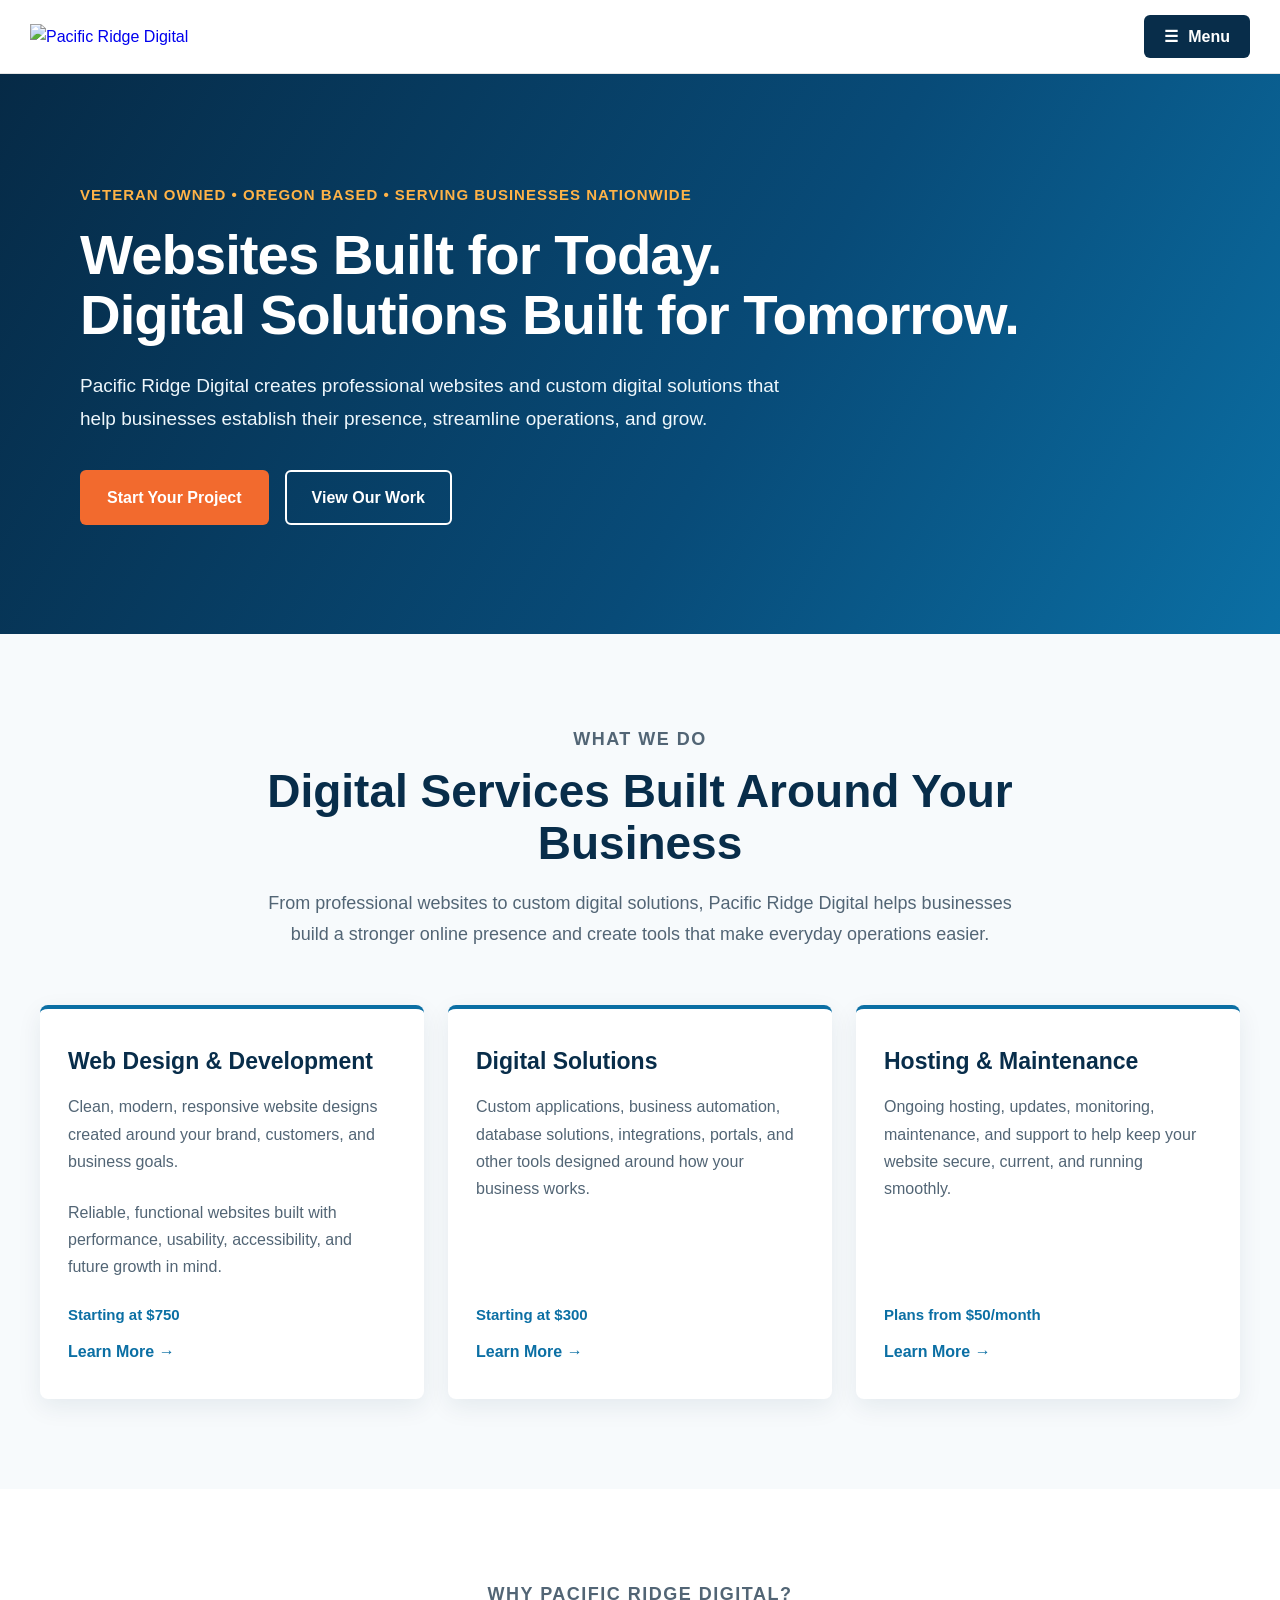
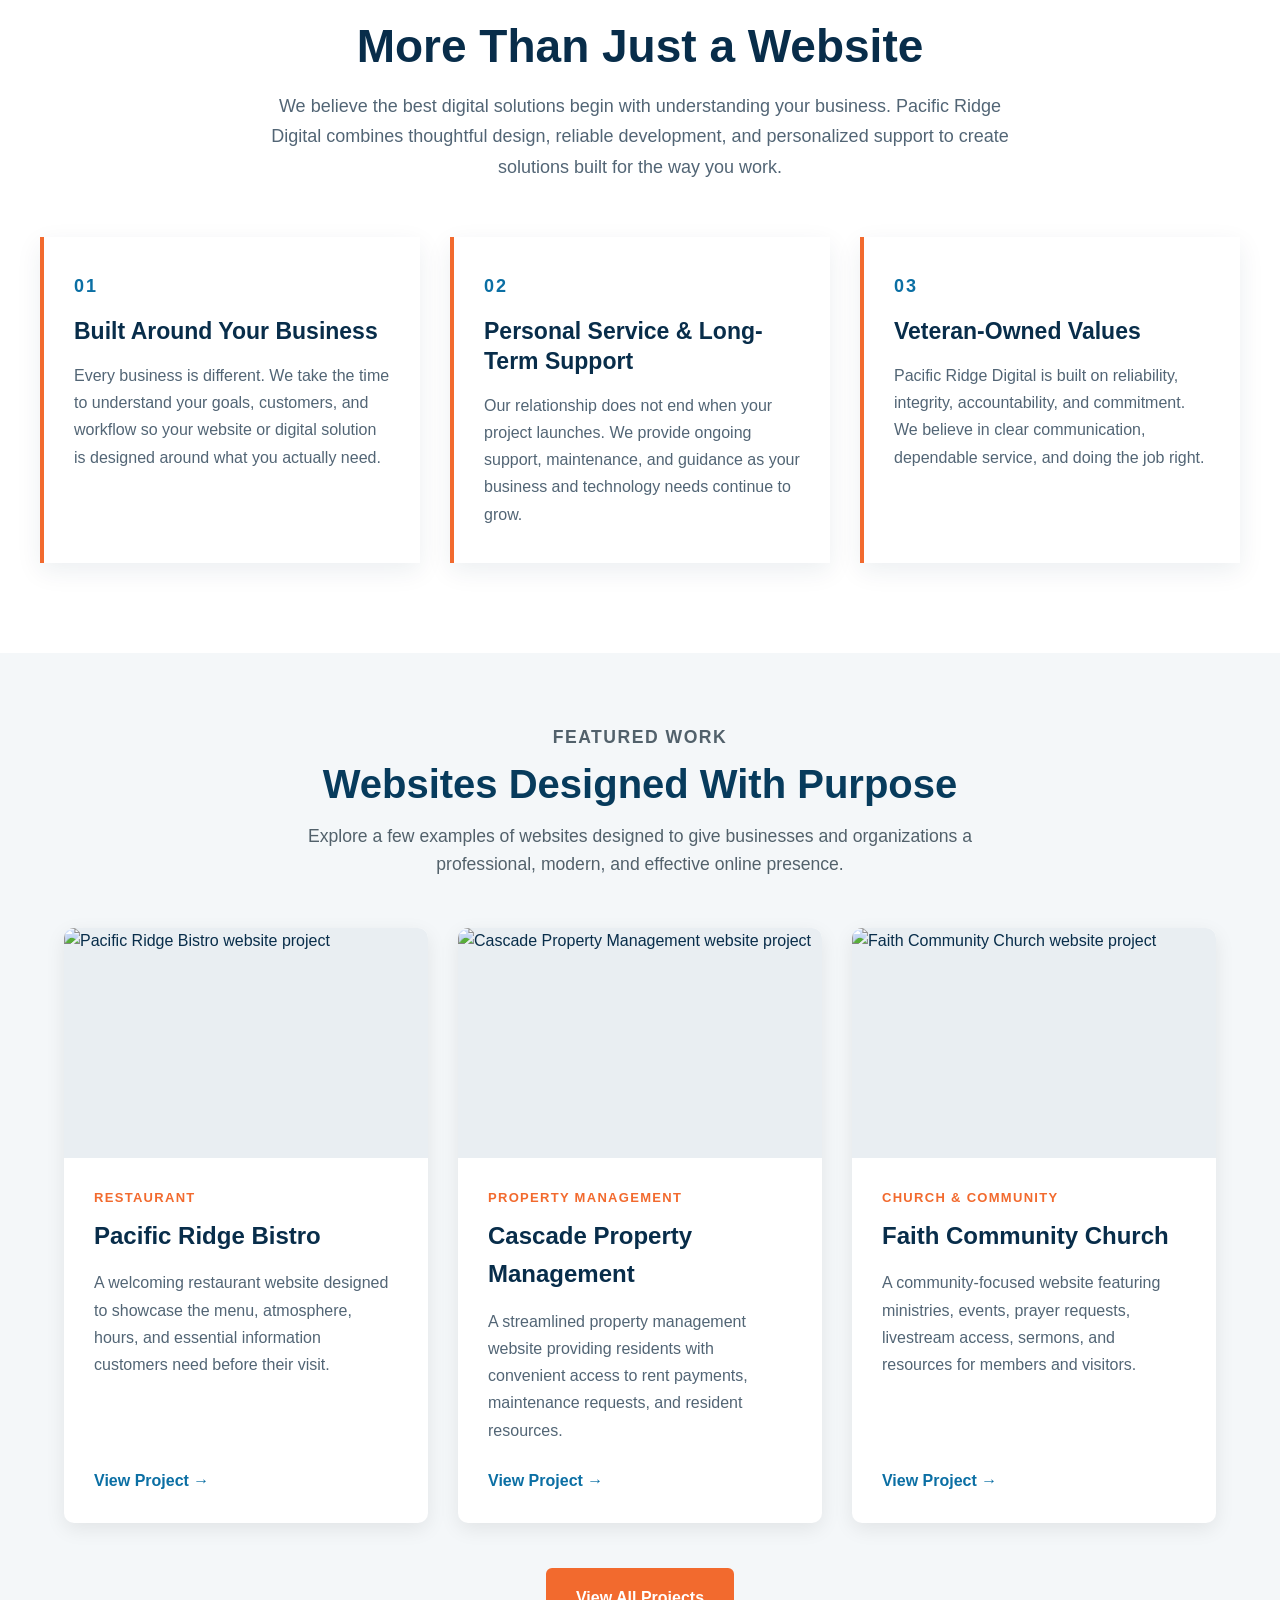
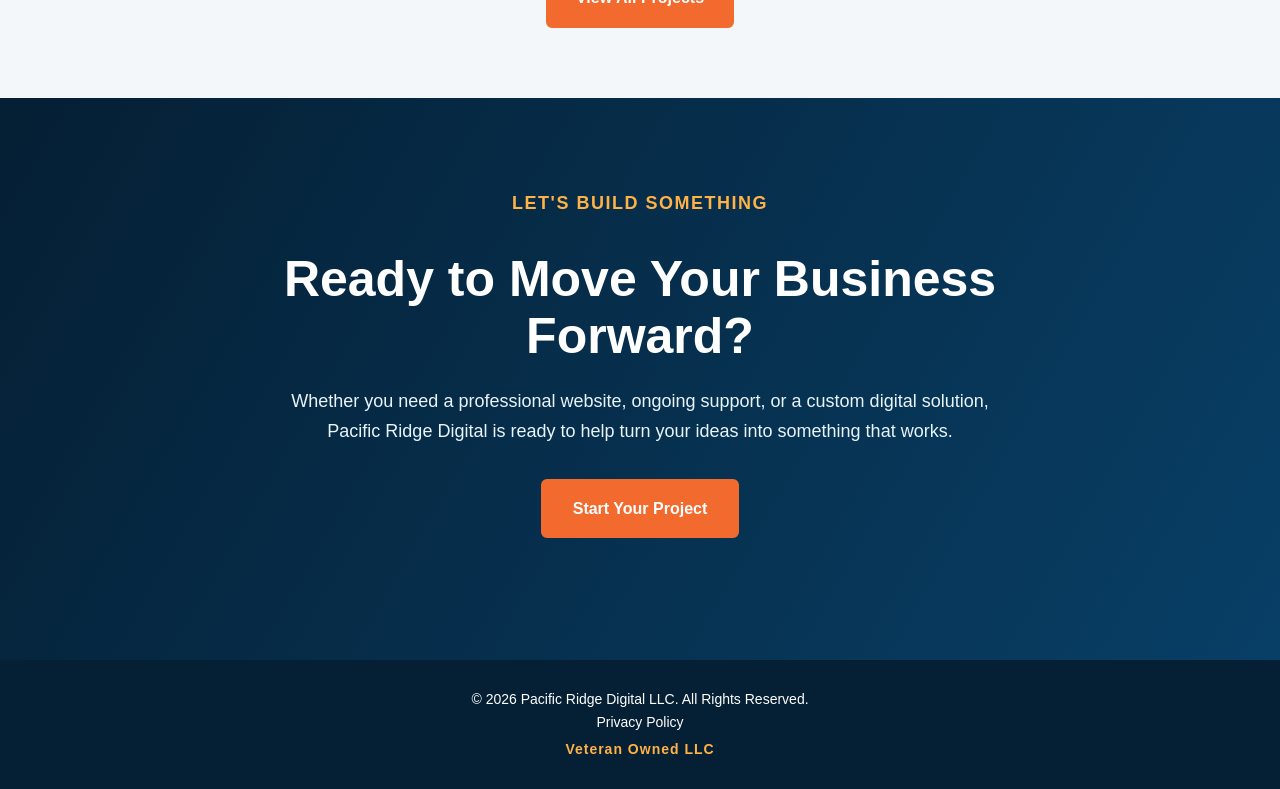
==== commit a502f0f5: "Fix HTML structure and add navigation menu" ====
--- a/index.html
+++ b/index.html
@@ -23,16 +23,21 @@
                      class="site-logo">
             </a>
 
-            <nav class="main-nav">
-                <a href="index.html">Home</a>
-                <a href="pages/web-design-development.html">Web Design &amp; Development</a>
-                <a href="pages/software-development.html">Software Development</a>
-                <a href="pages/digital-solutions.html">Digital Solutions</a>
-                <a href="pages/hosting-maintenance.html">Hosting & Maintenance</a>
-                <a href="pages/portfolio.html">Portfolio</a>
-                <a href="pages/about.html">About</a>
-                <a href="pages/contact.html">Contact</a>
-            </nav>
+            
+<!-- Navigation Menu -->
+<button class="menu-toggle"
+        type="button"
+        aria-expanded="false"
+        aria-controls="site-navigation">
+    <span aria-hidden="true">&#9776;</span>
+    Menu
+</button>
+
+<nav class="main-nav"
+     id="site-navigation"
+     aria-label="Main navigation">
+</nav>
+
 
         </div>
     </header>
--- a/style.css
+++ b/style.css
@@ -1717,3 +1717,107 @@
     justify-content: center;
     margin: 30px 0 50px;
 }
+
+.site-footer a {
+    color: #ffffff;
+    text-decoration: none;
+}
+
+.site-footer a:hover {
+    color: #48CAE4;
+    text-decoration: underline;
+}
+
+.booking-cta {
+    width: 100%;
+    text-align: center;
+    margin: 30px auto 50px;
+}
+
+.booking-cta p {
+    margin: 0 0 12px;
+}
+
+/* ===== Pacific Ridge Digital Navigation Menu ===== */
+
+.header-container {
+    position: relative;
+}
+
+.menu-toggle {
+    display: flex;
+    align-items: center;
+    gap: 10px;
+    padding: 12px 20px;
+    background: #082d4a;
+    color: #ffffff;
+    border: none;
+    border-radius: 6px;
+    font-size: 16px;
+    font-weight: 700;
+    cursor: pointer;
+}
+
+.menu-toggle:hover,
+.menu-toggle:focus-visible {
+    background: #0b6fa4;
+}
+
+.main-nav {
+    display: none;
+    position: absolute;
+    top: calc(100% - 10px);
+    right: 30px;
+    width: min(300px, calc(100vw - 40px));
+    max-height: 70vh;
+    overflow-y: auto;
+    flex-direction: column;
+    align-items: stretch;
+    flex-wrap: nowrap;
+    gap: 0;
+    padding: 10px;
+    background: #ffffff;
+    border: 1px solid #e5e5e5;
+    border-radius: 8px;
+    box-shadow: 0 12px 30px rgba(8,45,74,0.18);
+    z-index: 1000;
+}
+
+.main-nav.menu-open {
+    display: flex;
+}
+
+.main-nav a {
+    display: block;
+    padding: 12px 15px;
+    border-radius: 5px;
+    font-size: 15px;
+}
+
+.main-nav a:hover,
+.main-nav a:focus-visible {
+    background: #f7fafc;
+    color: #f26a2e;
+}
+
+@media (max-width: 700px) {
+    .header-container {
+        flex-direction: row;
+        justify-content: space-between;
+        gap: 15px;
+    }
+
+    .site-logo {
+        width: min(190px, 45vw);
+    }
+
+    .menu-toggle {
+        padding: 10px 14px;
+    }
+
+    .main-nav {
+        right: 15px;
+        top: 100%;
+    }
+}
+
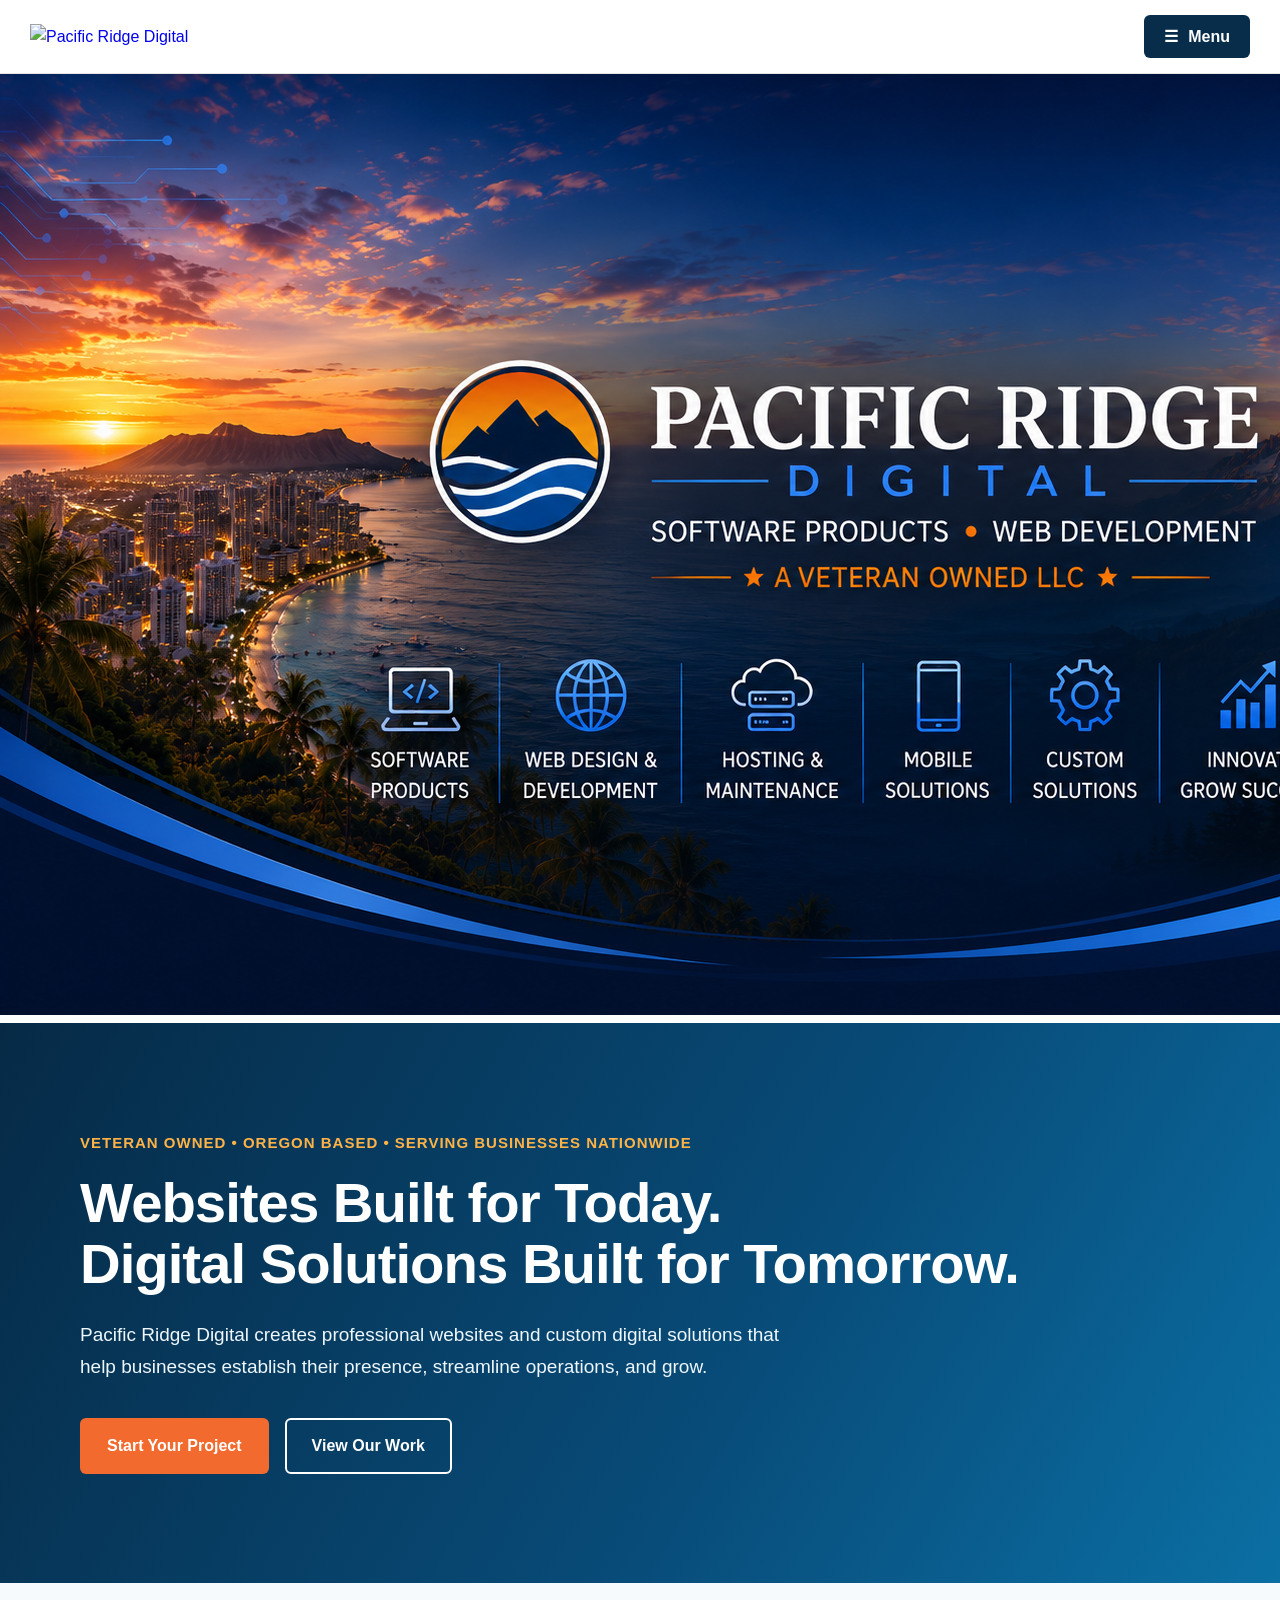
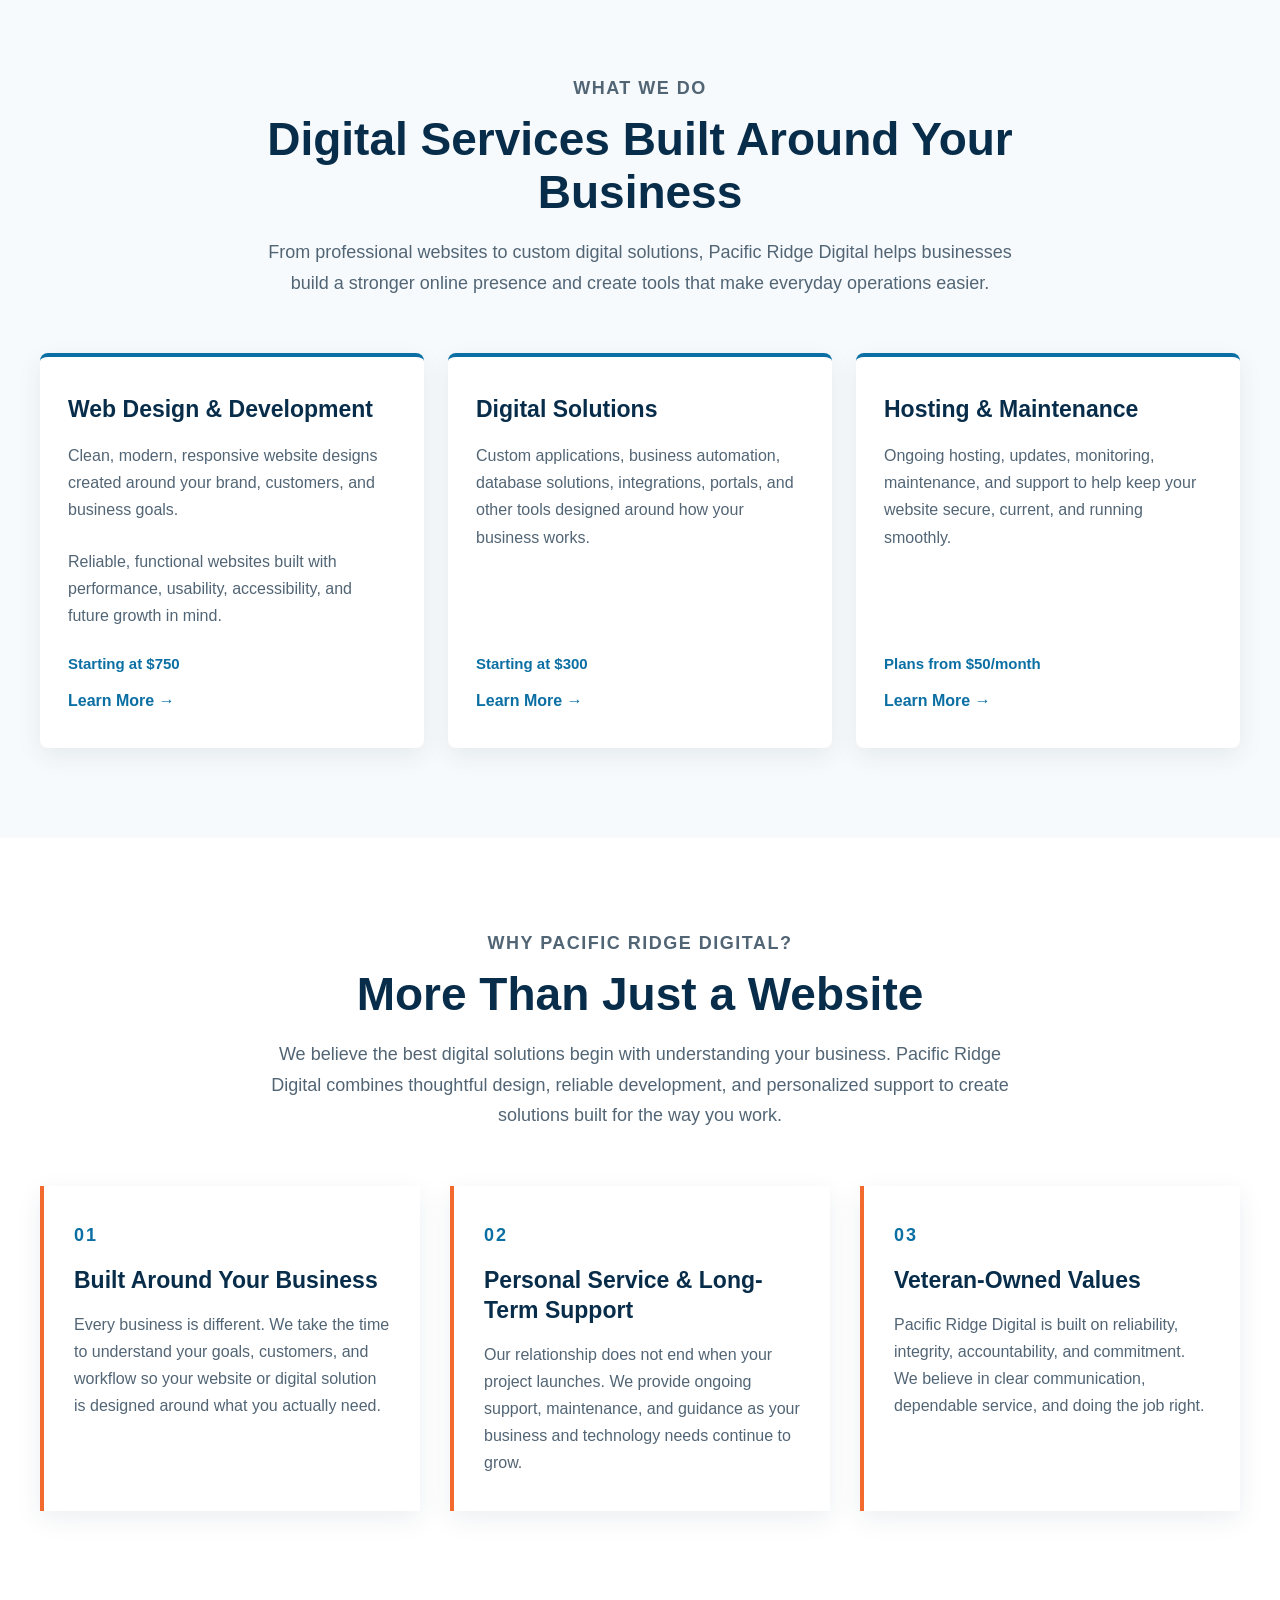
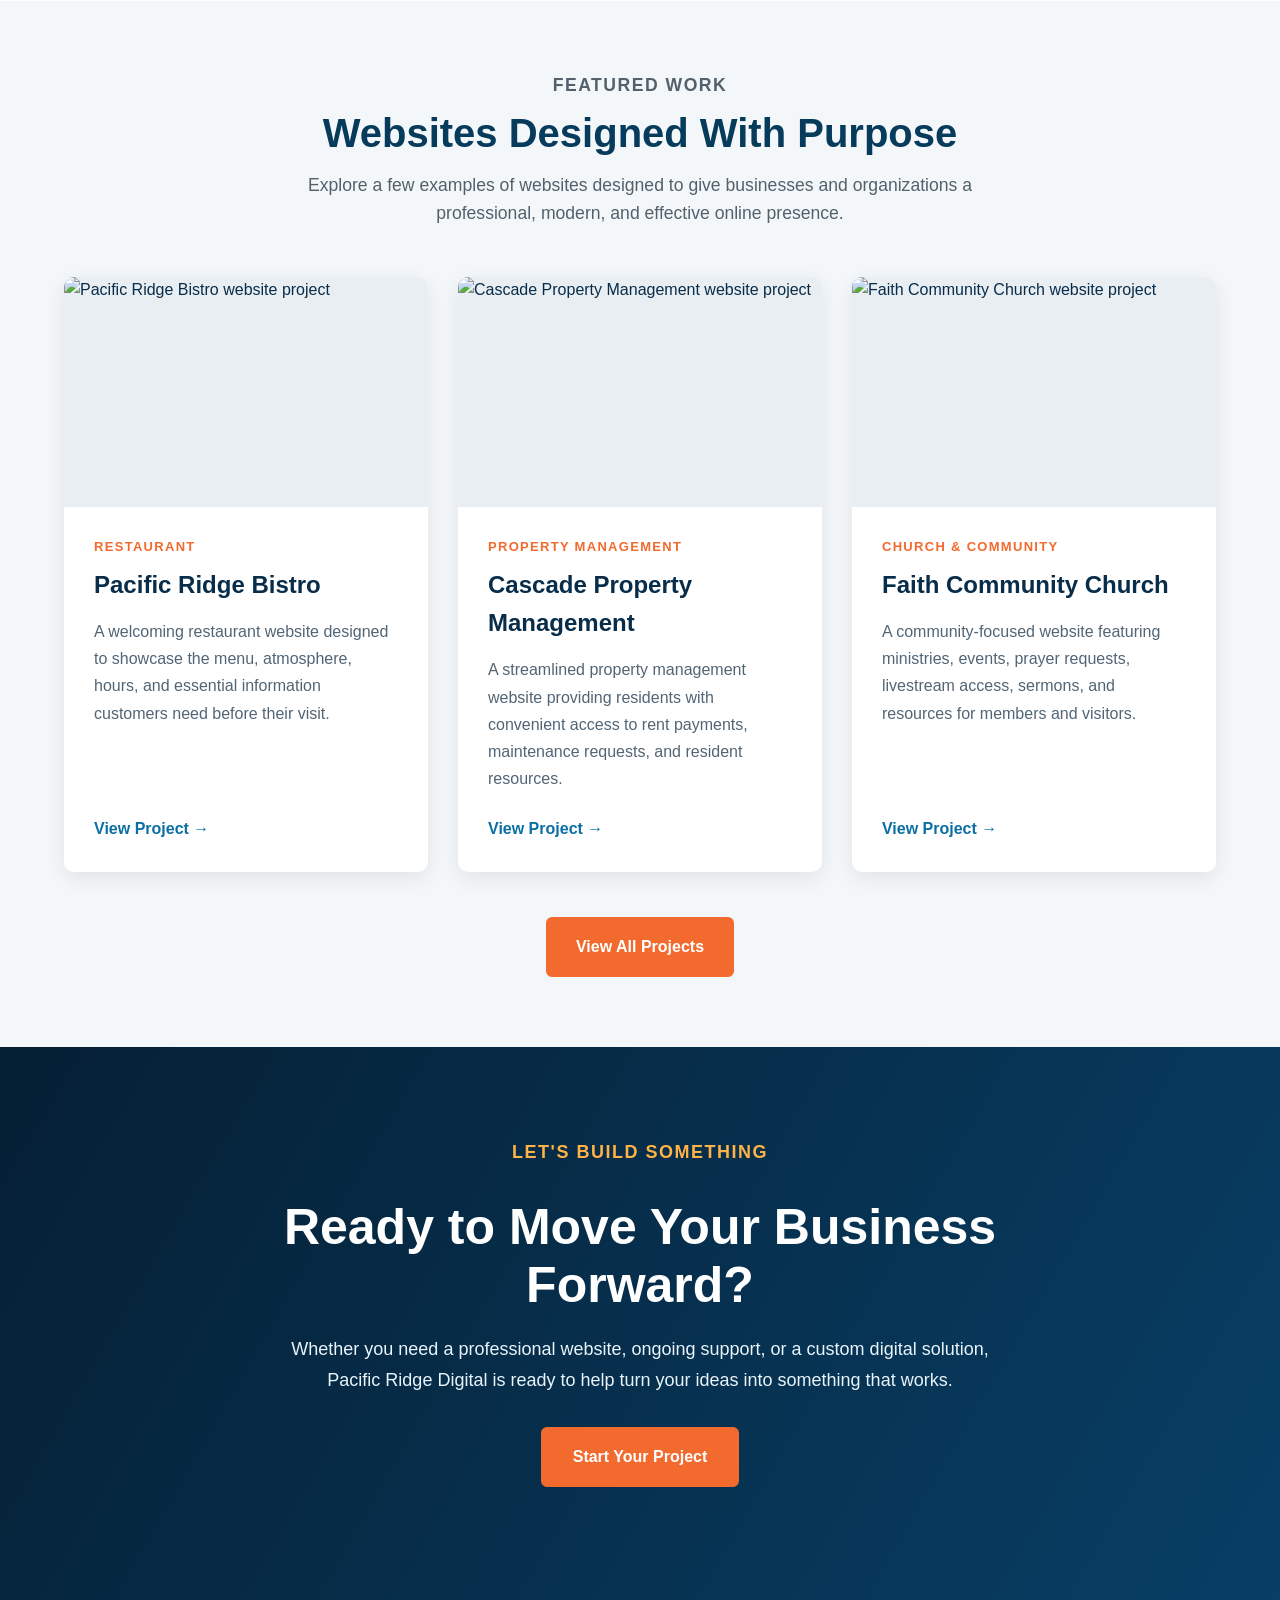
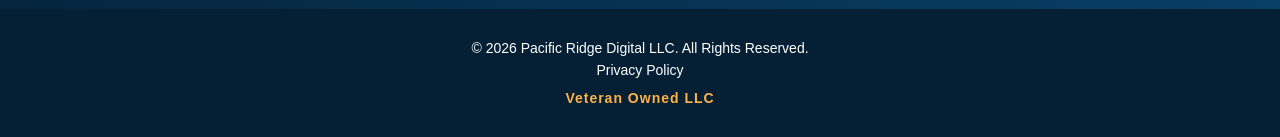
==== commit 8850a002: "Fix HTML encoding issues in index.html" ====
--- a/index.html
+++ b/index.html
@@ -42,6 +42,14 @@
         </div>
     </header>
 
+<!-- Pacific Ridge Digital Banner -->
+<section class="site-banner">
+    <img
+        src="assets/images/pacific-ridge-banner.png"
+        alt="Pacific Ridge Digital - Software Products and Web Development"
+        class="banner-image">
+</section>
+
 
     <!-- Hero -->
     <main>
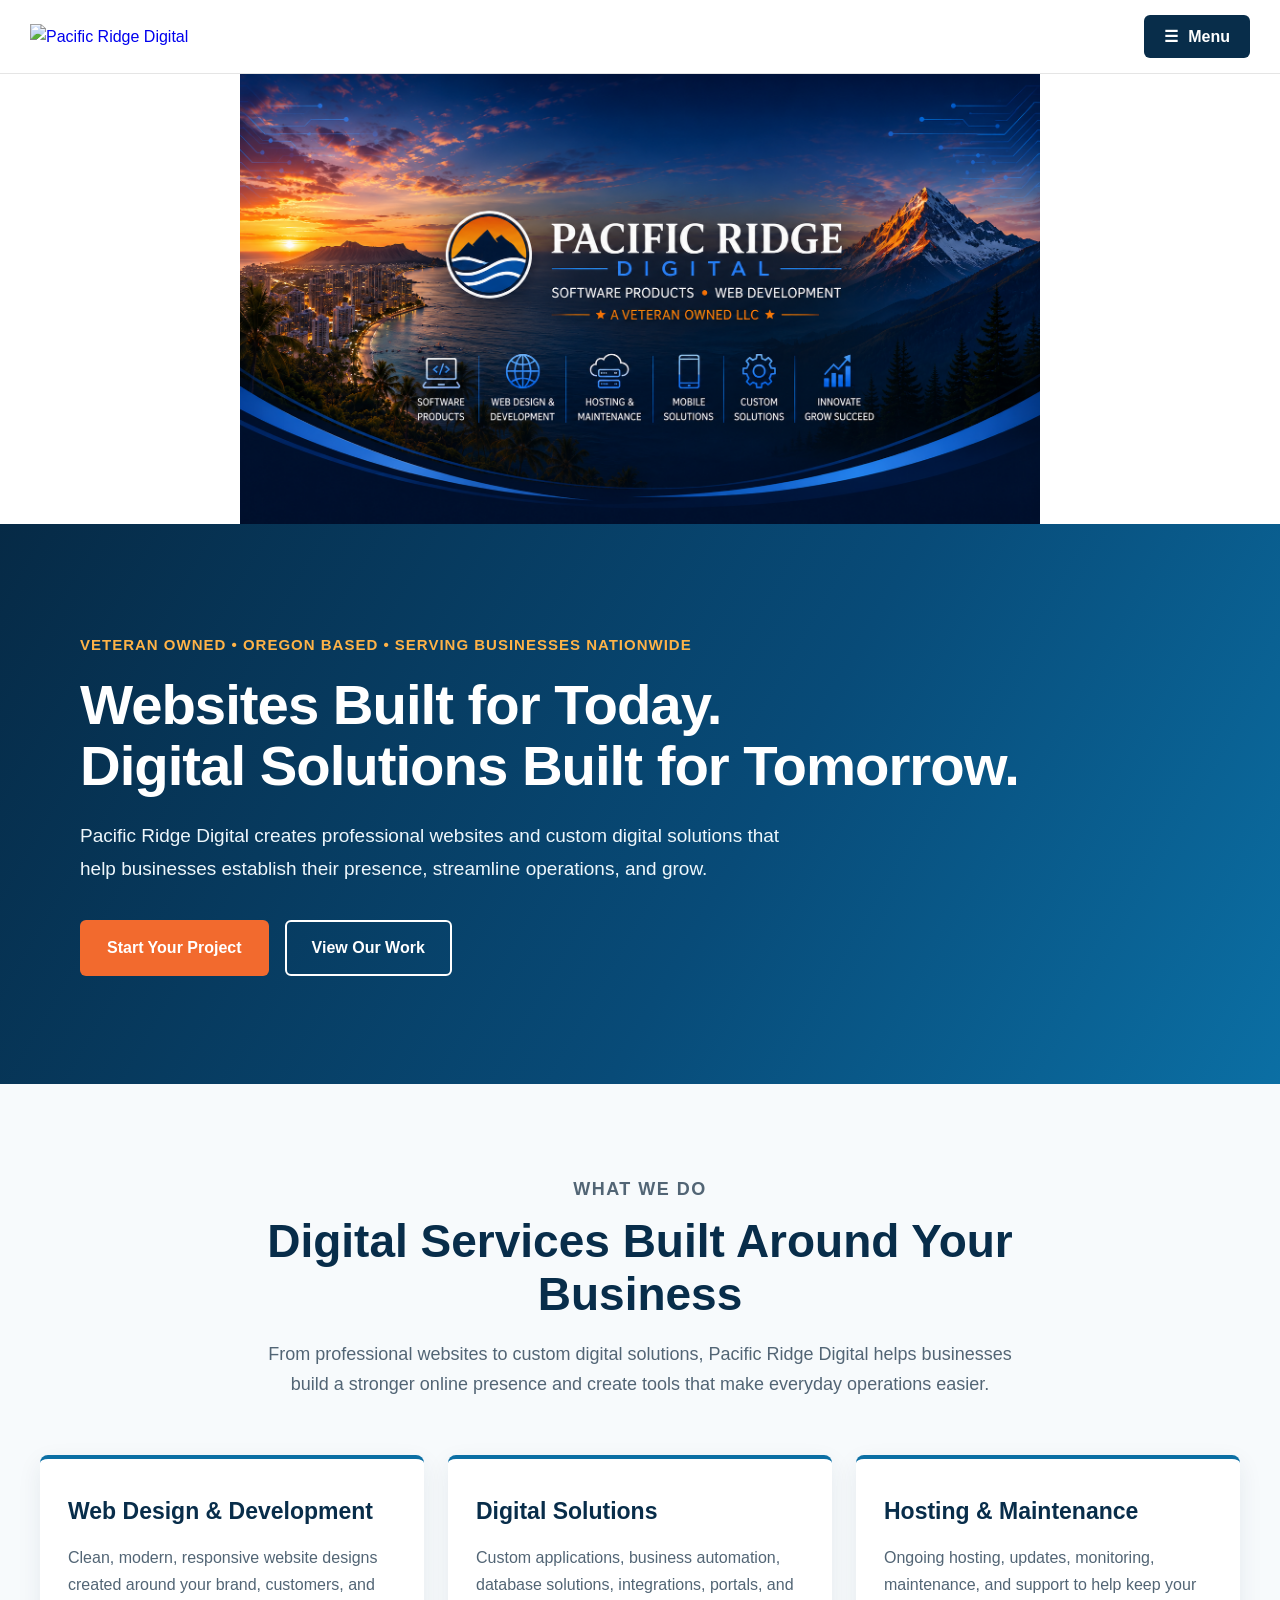
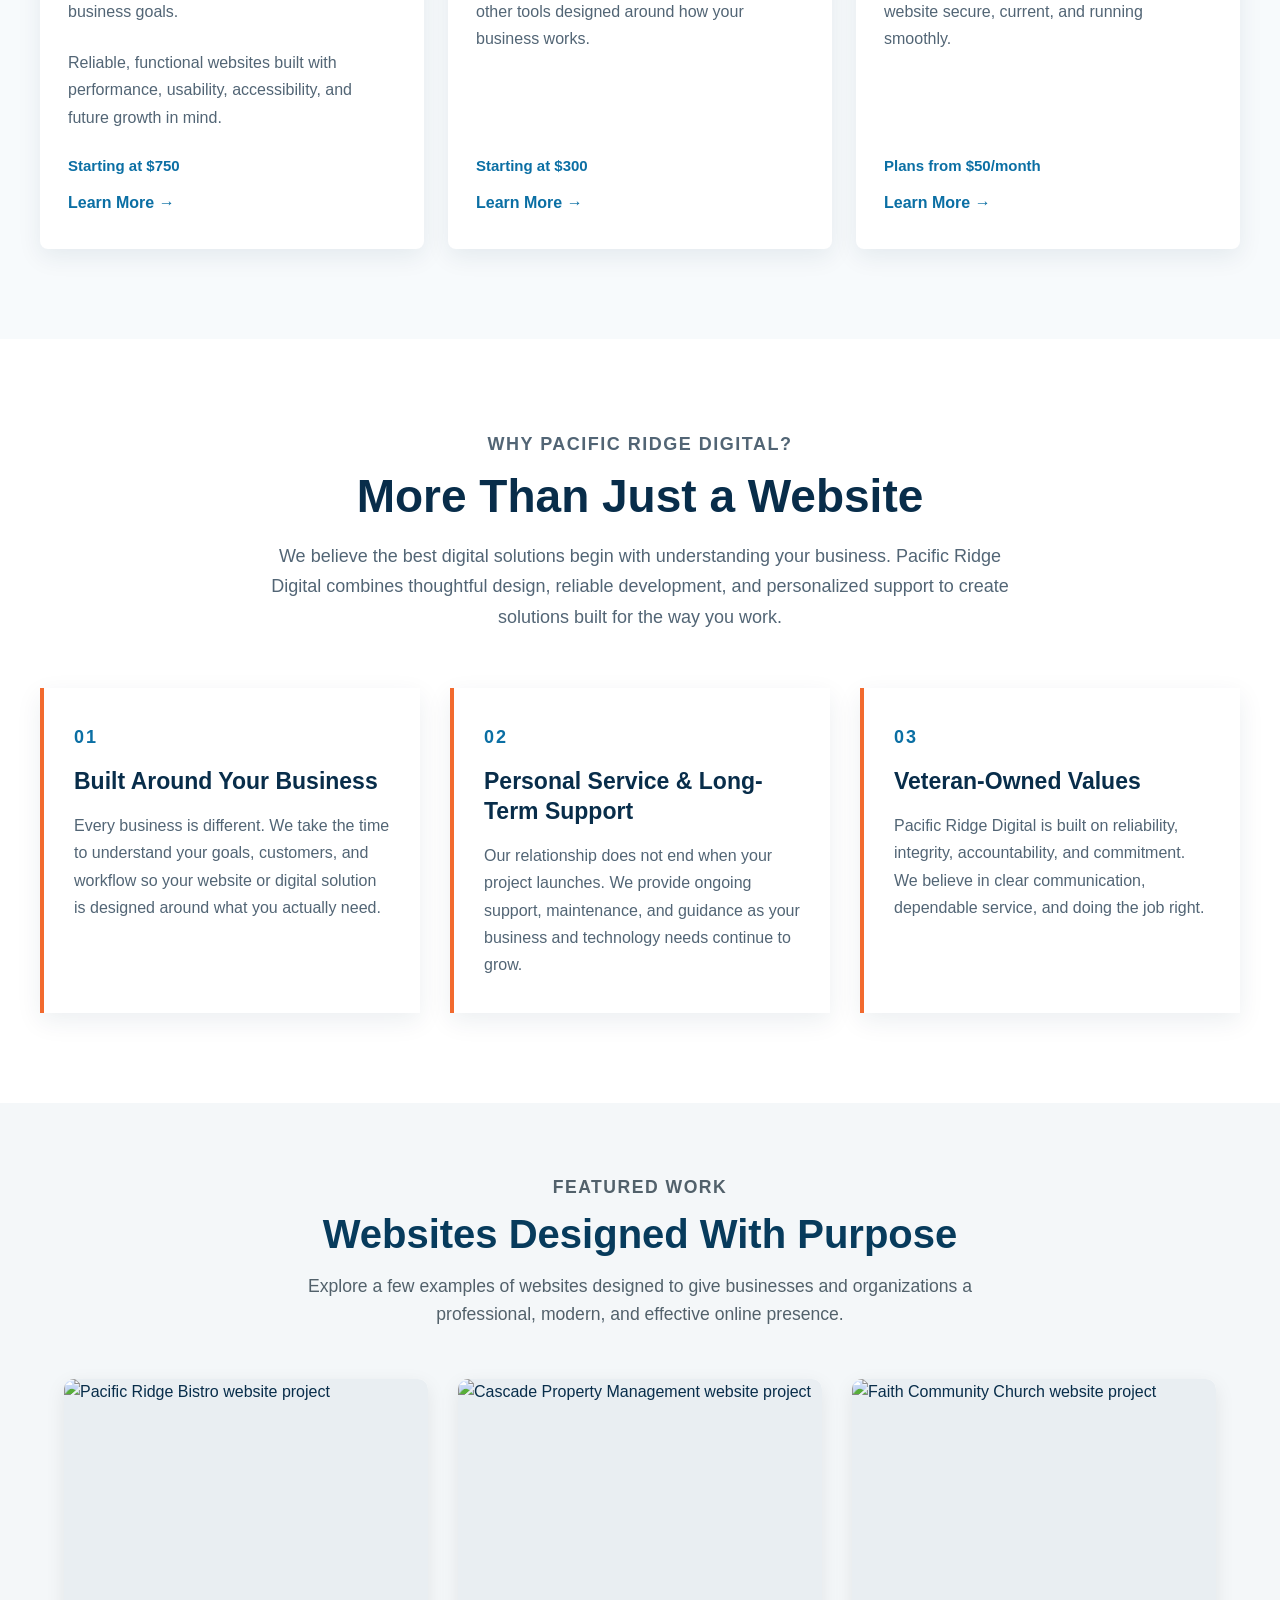
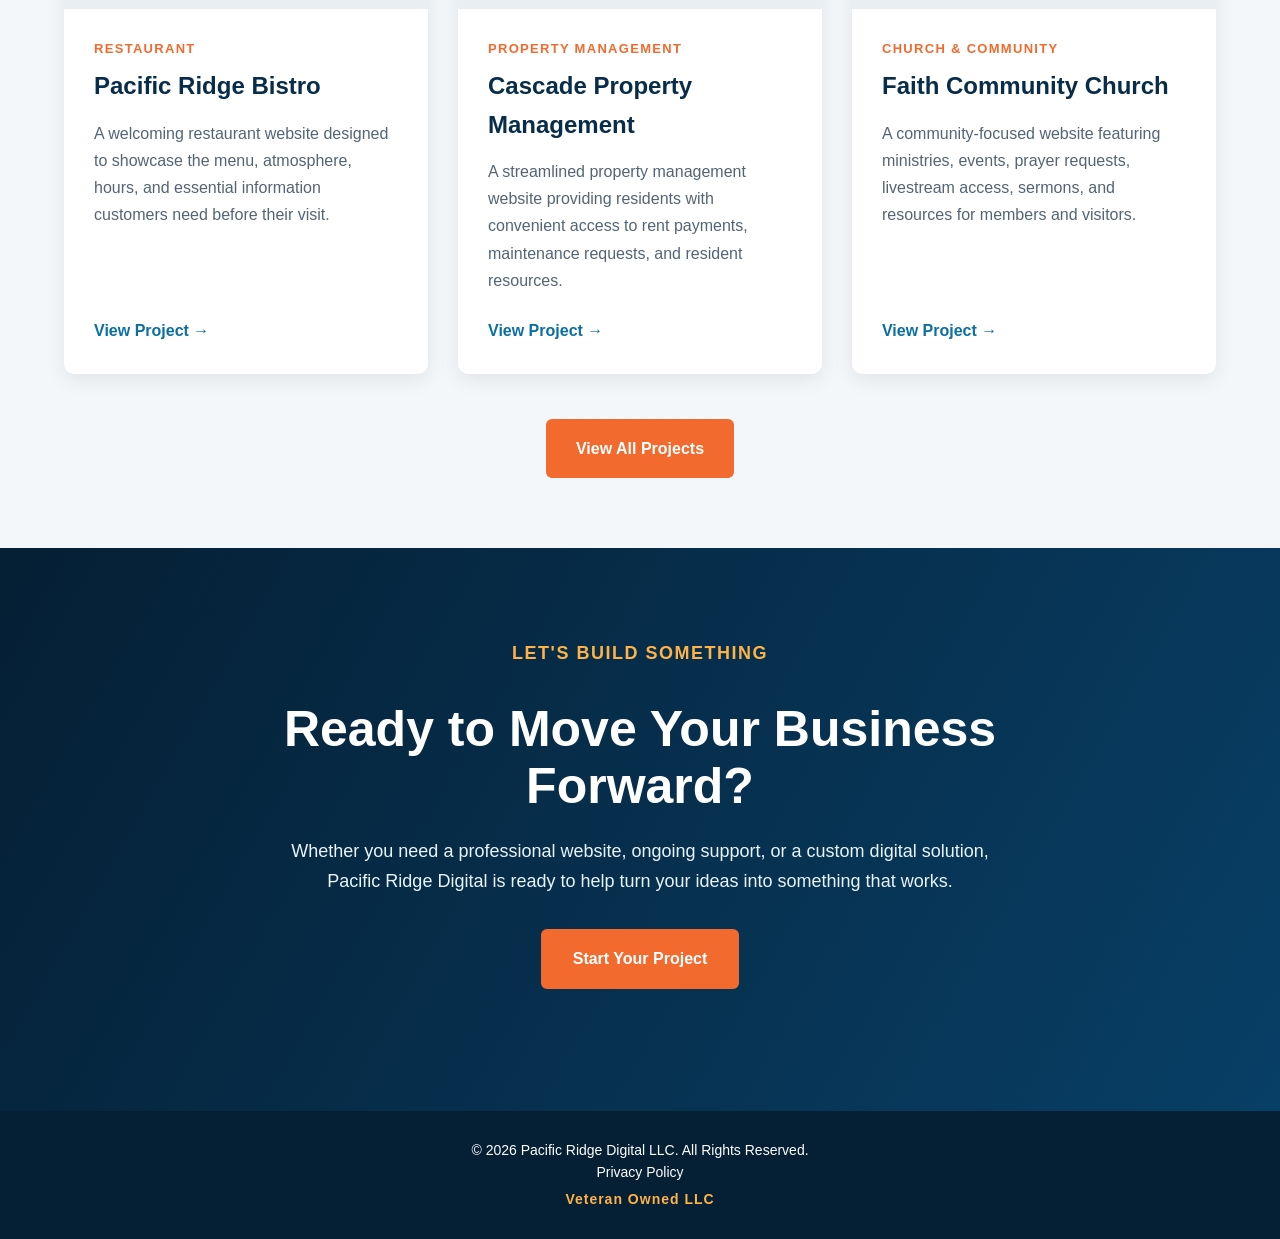
==== commit 10fbf2d6: "Fix HTML formatting and structure" ====
--- a/index.html
+++ b/index.html
@@ -45,9 +45,13 @@
 <!-- Pacific Ridge Digital Banner -->
 <section class="site-banner">
     <img
-        src="assets/images/pacific-ridge-banner.png"
-        alt="Pacific Ridge Digital - Software Products and Web Development"
-        class="banner-image">
+        
+<img
+    src="assets/images/pacific-ridge-banner.png"
+    alt="Pacific Ridge Digital - Software Products and Web Development"
+    class="banner-image"
+    style="display:block; width:100%; max-width:800px; height:auto; margin:0 auto;">
+
 </section>
 
 
--- a/style.css
+++ b/style.css
@@ -1819,5 +1819,29 @@
         right: 15px;
         top: 100%;
     }
-}
-
+   
+
+/* ========================================
+   Pacific Ridge Digital Homepage Banner
+   ======================================== */
+
+.site-banner {
+    width: 100%;
+    padding: 15px 20px;
+    background-color: #051f34;
+    display: flex;
+    justify-content: center;
+}
+
+
+.site-banner img.banner-image {
+    display: block;
+    width: 100%;
+    max-width: 800px;
+    height: auto;
+    object-fit: contain;
+    margin: 0 auto;
+}
+
+
+
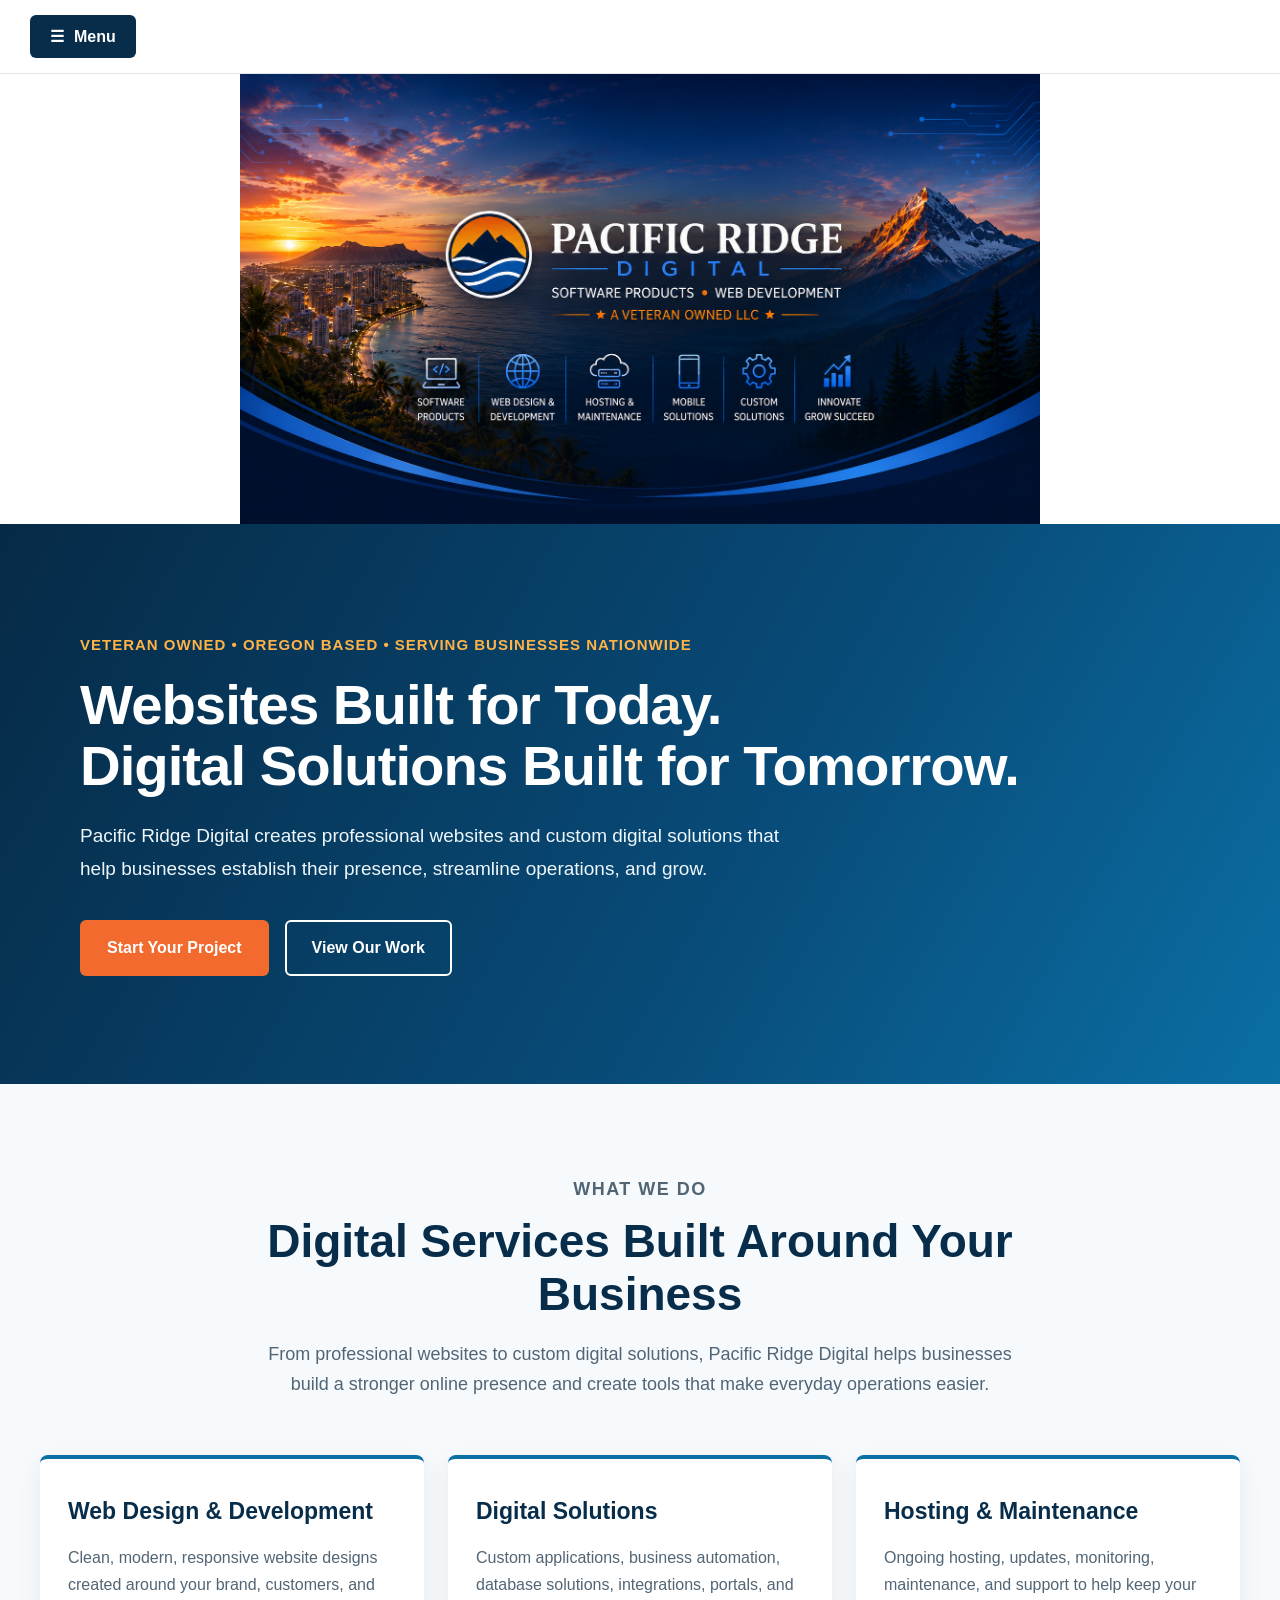
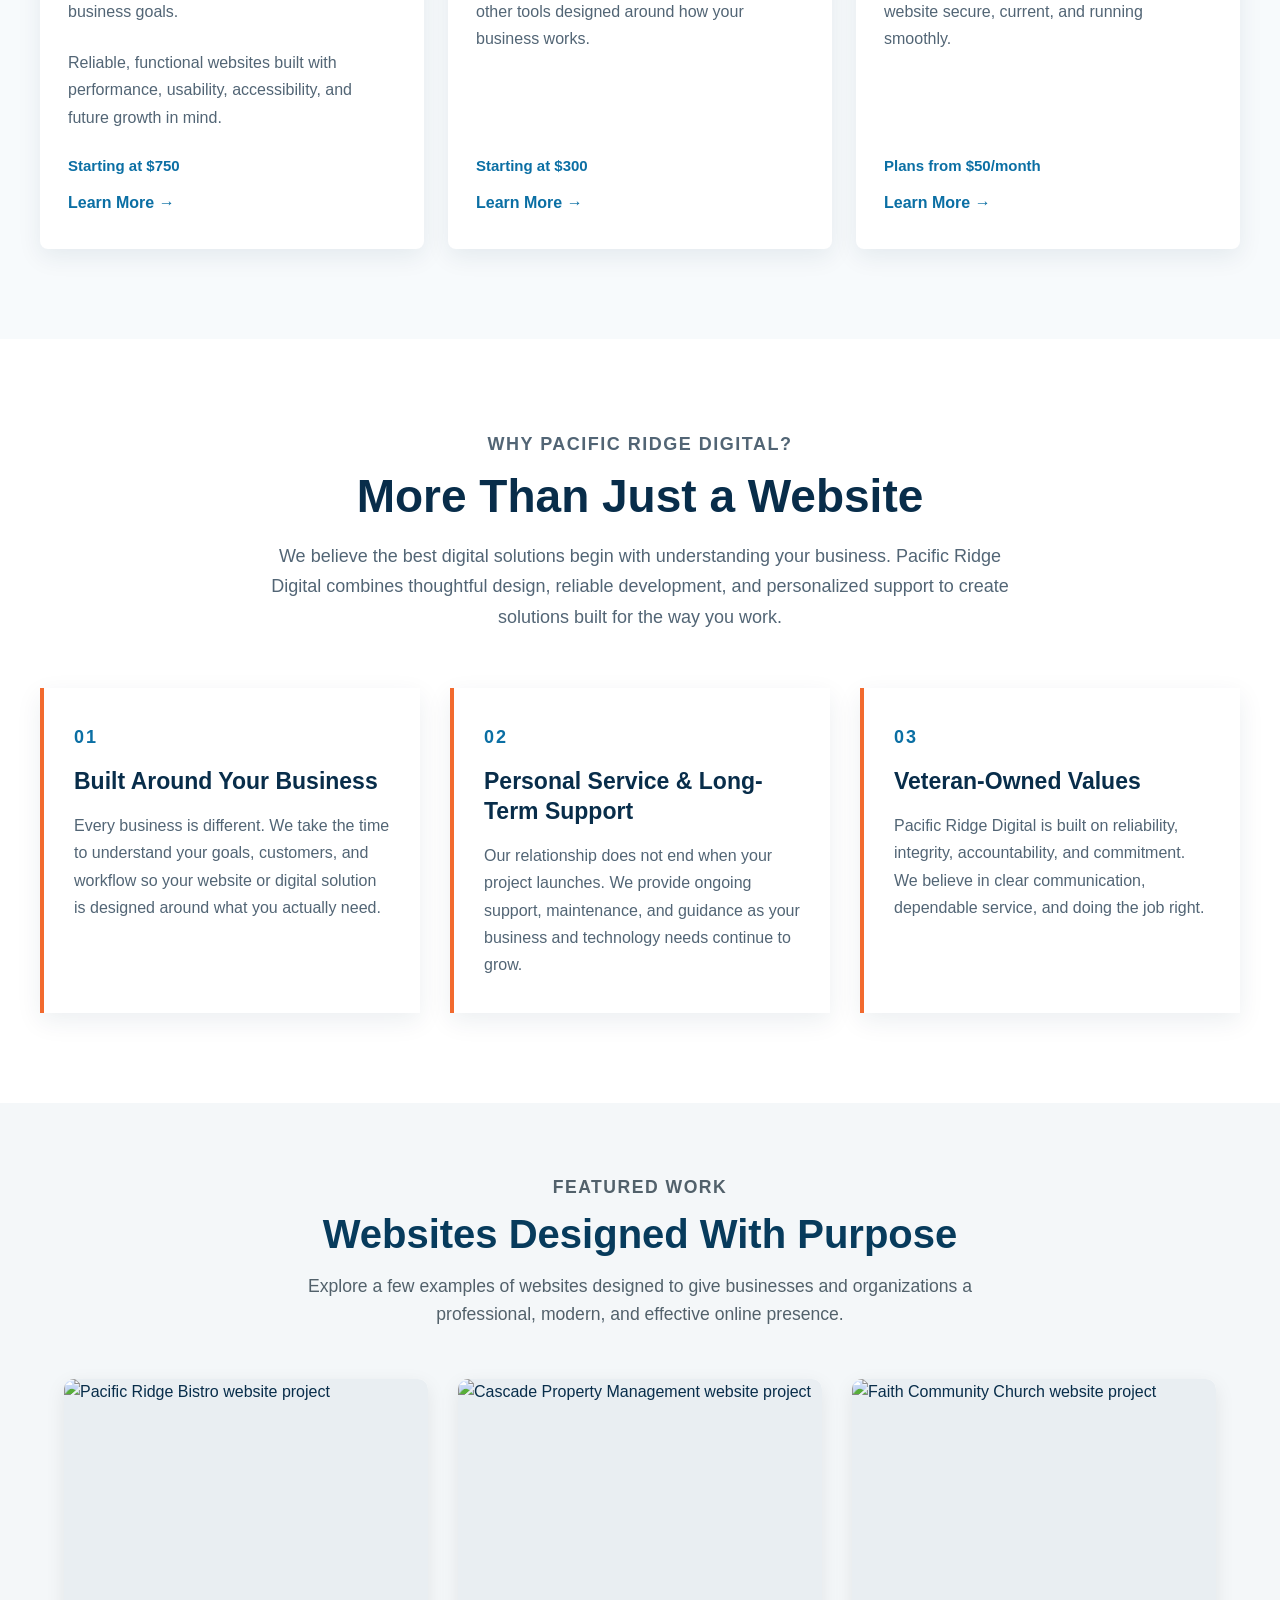
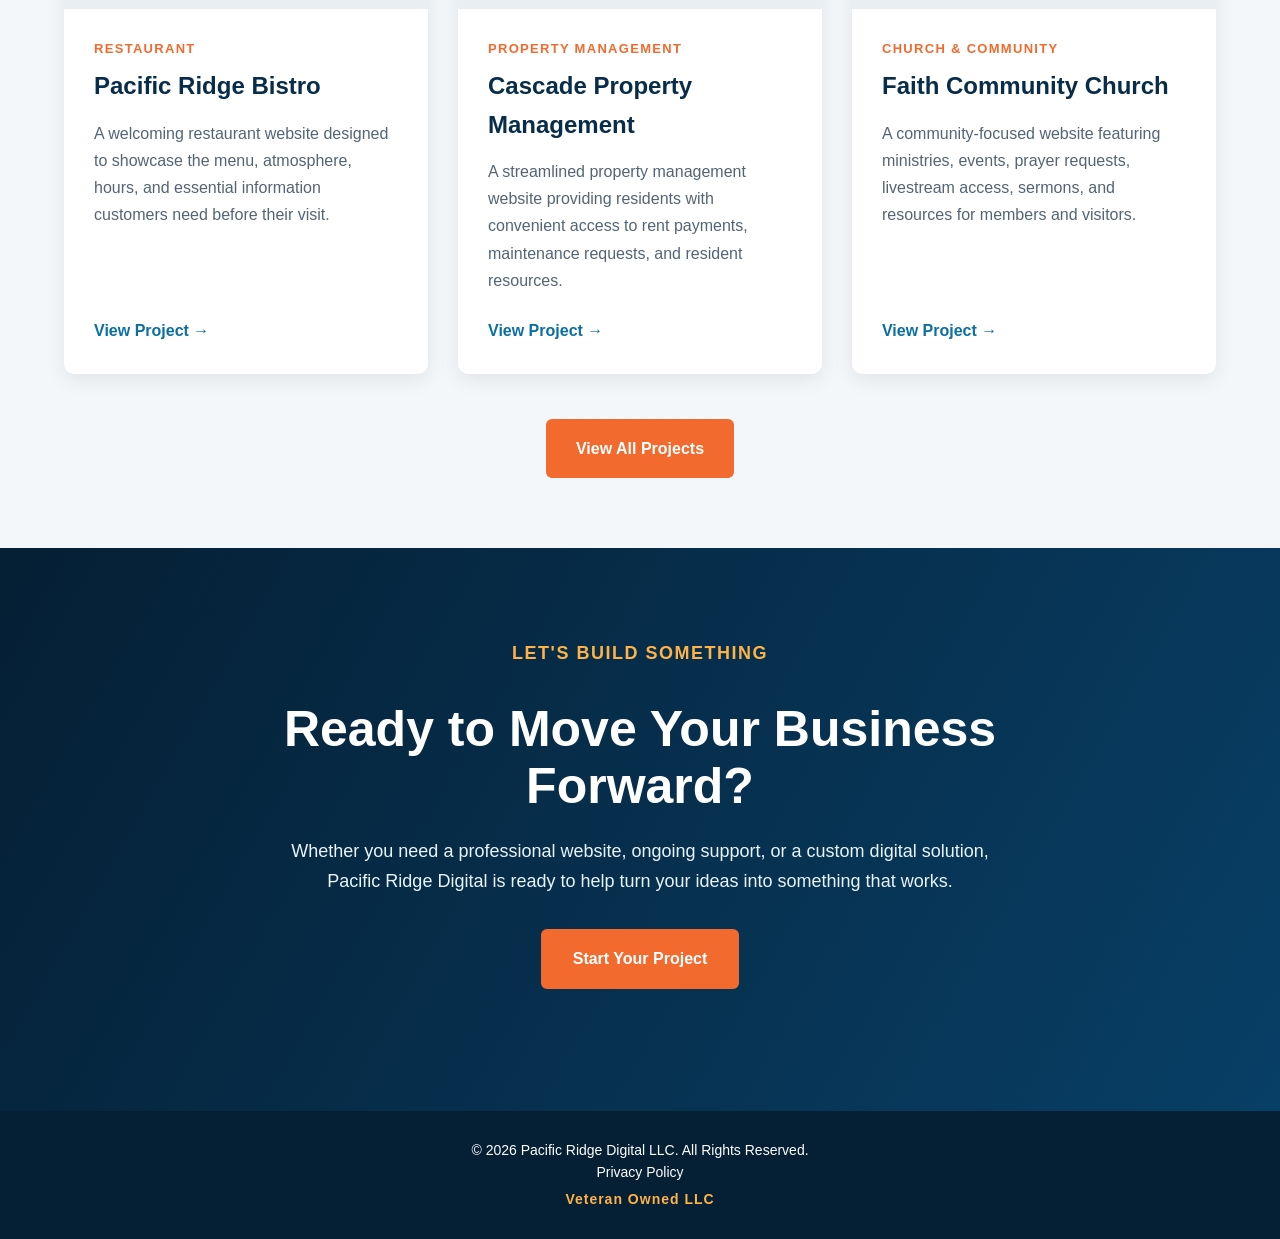
==== commit 0a231832: "Update index.html" ====
--- a/index.html
+++ b/index.html
@@ -16,12 +16,6 @@
     <!-- Header -->
     <header class="site-header">
         <div class="header-container">
-
-            <a href="index.html" class="logo-link">
-                <img src="assets/images/pacific-ridge-digital.png"
-                     alt="Pacific Ridge Digital"
-                     class="site-logo">
-            </a>
 
             
 <!-- Navigation Menu -->
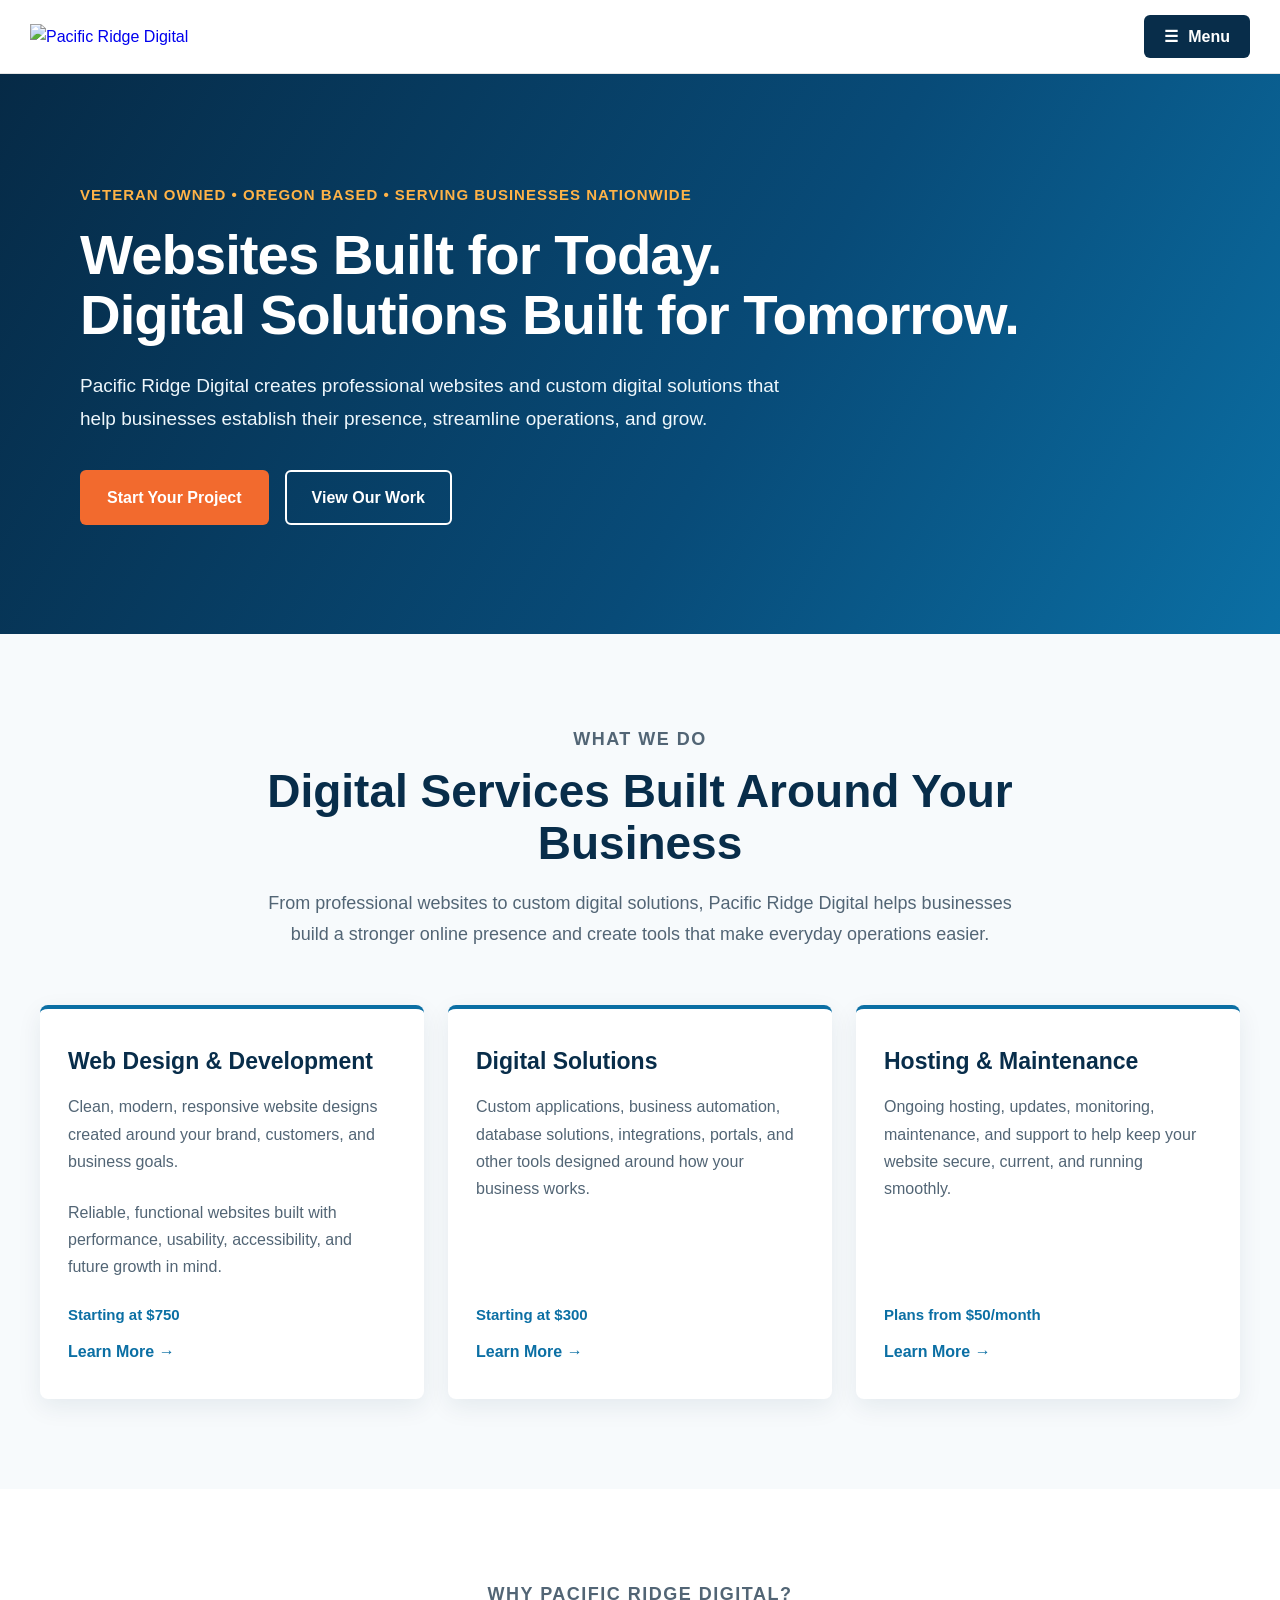
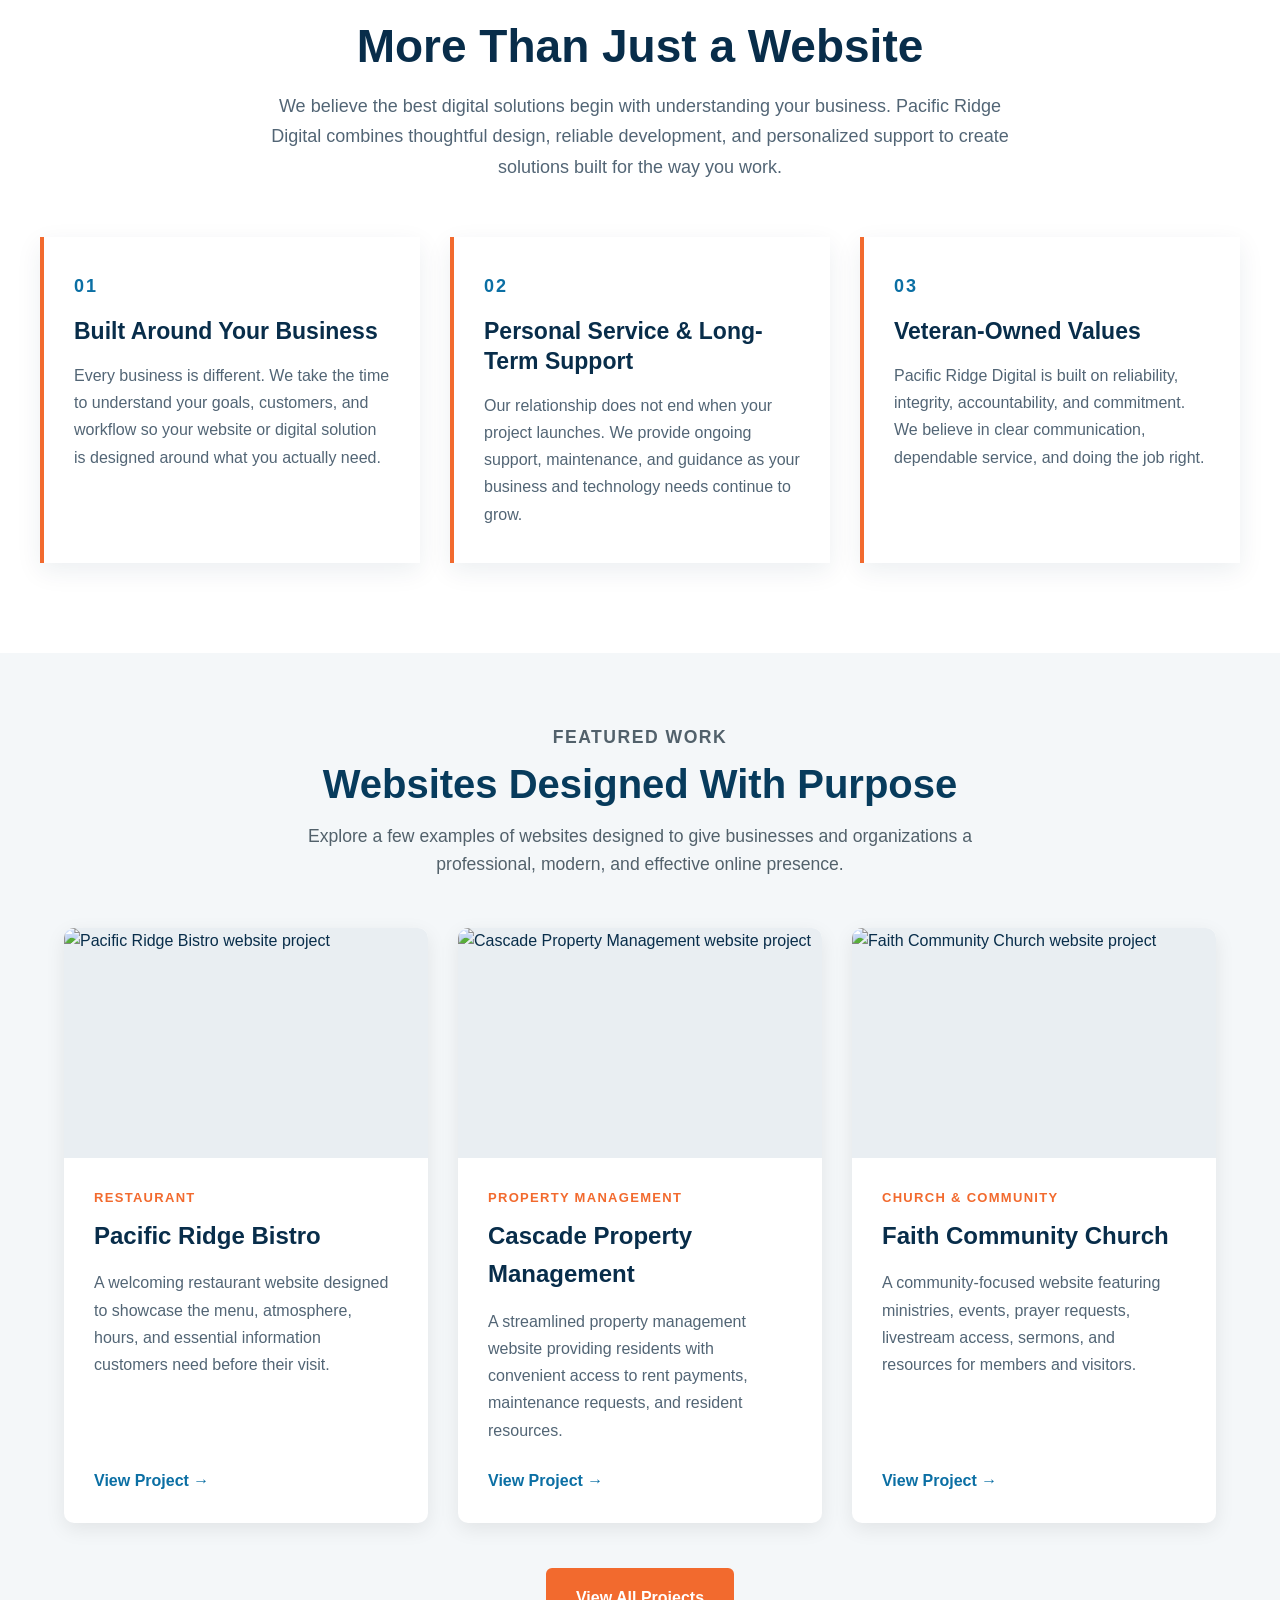
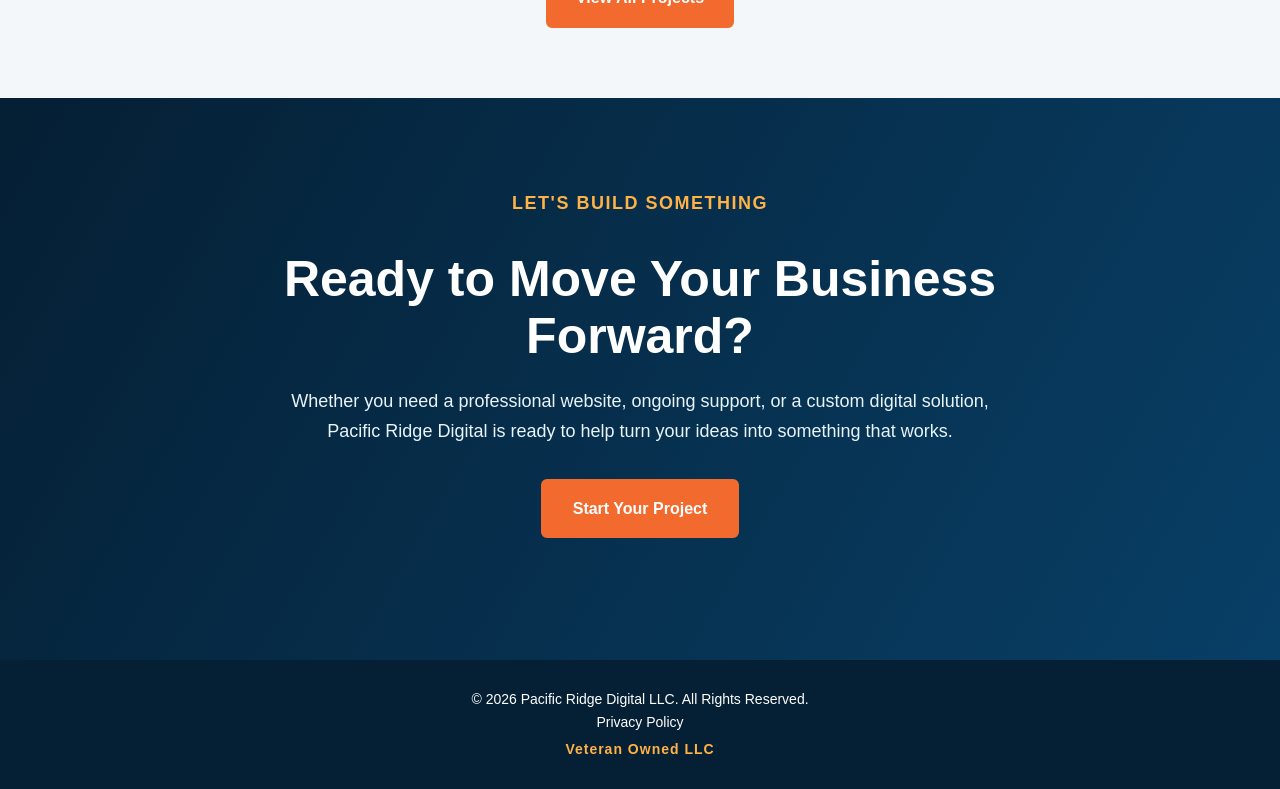
==== commit 6f6b6794: "Fix HTML structure and clean up formatting" ====
--- a/index.html
+++ b/index.html
@@ -16,6 +16,12 @@
     <!-- Header -->
     <header class="site-header">
         <div class="header-container">
+
+<a href="index.html" class="logo-link">
+    <img src="assets/images/pacific-ridge-digital.png"
+         alt="Pacific Ridge Digital"
+         class="site-logo">
+</a>
 
             
 <!-- Navigation Menu -->
@@ -36,18 +42,6 @@
         </div>
     </header>
 
-<!-- Pacific Ridge Digital Banner -->
-<section class="site-banner">
-    <img
-        
-<img
-    src="assets/images/pacific-ridge-banner.png"
-    alt="Pacific Ridge Digital - Software Products and Web Development"
-    class="banner-image"
-    style="display:block; width:100%; max-width:800px; height:auto; margin:0 auto;">
-
-</section>
-
 
     <!-- Hero -->
     <main>
--- a/style.css
+++ b/style.css
@@ -1843,5 +1843,15 @@
     margin: 0 auto;
 }
 
-
-
+/* Compact homepage header */
+
+.site-header .header-container {
+    min-height: 65px;
+    padding: 10px 30px;
+    flex-direction: row;
+    justify-content: flex-end;
+}
+
+
+
+
